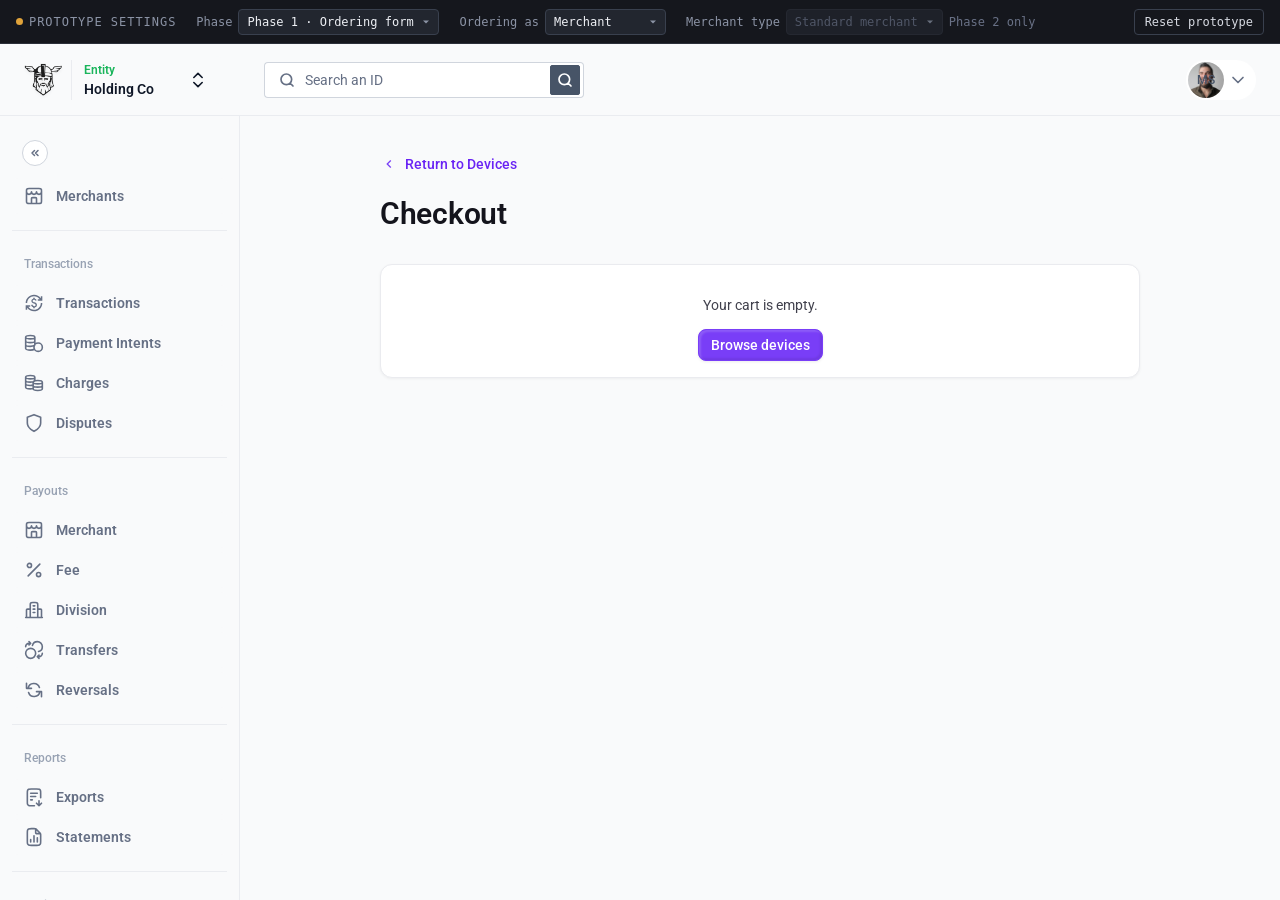
==== checkout.html @ 96d10b0c "Device ordering prototype for Odin Static, clickable proof of concept for ordering payment devices f" ====
<!doctype html>
<html lang="en">
<head>
<meta charset="utf-8">
<meta name="viewport" content="width=device-width, initial-scale=1">
<title>Checkout · Odin</title>
<link rel="icon" href="assets/brand/logomark.png">
<link rel="preconnect" href="https://fonts.googleapis.com">
<link rel="preconnect" href="https://fonts.gstatic.com" crossorigin>
<link href="https://fonts.googleapis.com/css2?family=Roboto:wght@400;500;600;700&display=swap" rel="stylesheet">
<link href="https://fonts.googleapis.com/css2?family=Material+Symbols+Outlined:opsz,wght,FILL,GRAD@20..48,100..700,0..1,-50..200&display=block" rel="stylesheet">
<link rel="stylesheet" href="css/styles.css">
<link rel="stylesheet" href="css/atlas.css">
<link rel="stylesheet" href="css/atlas-components.css">
<link rel="stylesheet" href="css/order.css">
<link rel="stylesheet" href="css/prototype-bar.css">
</head>
<body>

<div id="shell-root"></div>

<!-- Moved into the Odin content area by renderShell(). -->
<template id="page-template">
  <div class="atlas">
    <div id="view"></div>
  </div>
</template>

<script src="js/shell.js"></script>
<script src="js/devices-catalogue.js"></script>
<script src="js/order.js"></script>
<script src="js/prototype-bar.js"></script>
<script>
renderShell('device-list').append(document.getElementById('page-template').content);

const view = document.getElementById('view');
let editingAddress = false;

/* ---------- Empty cart ---------- */

function renderEmpty() {
  view.innerHTML =
    '<main class="page page--narrow">' +
    '<a class="btn btn--tertiary back-link" href="order.html">' +
      '<span class="ms" aria-hidden="true">chevron_left</span>Return to Devices' +
    '</a>' +
      '<div class="page__head"><h1 class="t-page-title">Checkout</h1></div>' +
      '<div class="card" style="text-align:center">' +
        '<p class="t-secondary">Your cart is empty.</p>' +
        '<a class="btn btn--primary" href="order.html">Browse devices</a>' +
      '</div>' +
    '</main>';
}

/* ---------- Address ---------- */

function addressBlock() {
  const a = currentAddress();
  if (!editingAddress) {
    return '<div class="address">' +
      '<div class="address__block">' +
        addressLines(a).map(function (l) { return '<span>' + esc(l) + '</span>'; }).join('') +
      '</div>' +
      '<div><button class="btn btn--secondary btn--small" type="button" id="edit-address">' +
        '<span class="ms" aria-hidden="true">edit</span>Edit address</button></div>' +
    '</div>';
  }
  function field(id, label, value, full) {
    return '<label class="field' + (full ? ' field--full' : '') + '">' +
      '<span class="field__label">' + esc(label) + '</span>' +
      '<span class="input"><input id="' + id + '" type="text" value="' + esc(value) + '"></span>' +
    '</label>';
  }
  return '<div class="address">' +
    '<div class="form-grid">' +
      field('addr-company', 'Company name', a.company, true) +
      field('addr-line1', 'Address line 1', a.line1, true) +
      field('addr-line2', 'Address line 2', a.line2, true) +
      field('addr-city', 'City', a.city) +
      field('addr-region', 'State or region', a.region) +
      field('addr-postcode', 'Postcode', a.postcode) +
      field('addr-country', 'Country', a.country) +
    '</div>' +
    '<div style="display:flex;gap:var(--space-gap-related)">' +
      '<button class="btn btn--primary btn--small" type="button" id="save-address">Save address</button>' +
      '<button class="btn btn--tertiary btn--small" type="button" id="reset-address">Reset to business address</button>' +
    '</div>' +
  '</div>';
}

/* ---------- Ordering for ---------- */

/* The Merchant / Internal ops switch used to live here. It is a prototype
   setting rather than something a real user would toggle mid-checkout, so it
   moved to the bar at the top of the page; this card keeps only the pickers
   that an ops user genuinely fills in. */
function orderingForBlock() {
  const ops = state.mode === 'ops';
  const business = businessByName(state.business);

  let picker;
  if (!ops) {
    picker = '<div class="address__block">' +
      '<span class="line__name">' + esc(state.merchant) + '</span>' +
      '<span>' + esc(state.business) + '</span>' +
    '</div>';
  } else {
    const businessOpts = BUSINESSES.map(function (b) {
      return '<option' + (b.name === state.business ? ' selected' : '') + '>' + esc(b.name) + '</option>';
    }).join('');
    const merchantOpts = ['<option value="">Select a merchant…</option>'].concat(
      business.merchants.map(function (m) {
        return '<option' + (m === state.merchant ? ' selected' : '') + '>' + esc(m) + '</option>';
      })
    ).join('');
    picker =
      '<label class="field"><span class="field__label">Business</span>' +
        '<span class="input"><select id="pick-business">' + businessOpts + '</select>' +
        '<span class="ms ms--secondary" aria-hidden="true">keyboard_arrow_down</span></span></label>' +
      '<label class="field"><span class="field__label">Merchant <span class="field__required" aria-hidden="true">*</span></span>' +
        '<span class="input"><select id="pick-merchant">' + merchantOpts + '</select>' +
        '<span class="ms ms--secondary" aria-hidden="true">keyboard_arrow_down</span></span>' +
        (merchantMissing() ? '<span class="field__helper field__helper--error"><span class="ms" aria-hidden="true">error</span>Choose the merchant this order is for.</span>' : '') +
      '</label>';
  }

  return '<section class="card"><h2 class="t-card-title">Ordering for</h2>' +
    '<div style="display:flex;flex-direction:column;gap:var(--space-gap-group);margin-top:var(--space-gap-group)">' +
      picker +
    '</div></section>';
}

function merchantMissing() {
  return state.mode === 'ops' && !state.merchant;
}

/* ---------- Totals ---------- */

function row(key, val, cls) {
  return '<div class="row' + (cls ? ' ' + cls : '') + '">' +
    '<span class="row__key">' + key + '</span>' +
    '<span class="row__val">' + val + '</span></div>';
}

/* Phase 1 shows what an order would cost and then cancels it; Phase 2 shows
   what is actually being charged. The discount row only appears when there is
   a discount, so the two read as the same summary with different inputs. */
function summaryBlock(t) {
  const rows = [row('Subtotal', esc(money(t.subtotal)))];

  if (t.discount > 0) {
    rows.push(row('BETA discount (100%)', '−' + esc(money(t.discount)), 'summary__discount'));
  }

  if (isPhase2()) {
    rows.push(row('Shipping', esc(money(t.shipping))));
    rows.push(row(esc(t.taxLabel), t.taxNote
      ? '<span class="t-subtle">' + esc(t.taxNote) + '</span>'
      : esc(money(t.tax))));
  } else {
    rows.push(row('Shipping', '<span class="t-subtle">Free during beta</span>'));
    rows.push(row('Tax', '<span class="t-subtle">' + esc(money(0)) + '</span>'));
  }

  return '<div class="summary">' + rows.join('') +
    '<hr class="divider">' +
    row(isPhase2() ? 'Total due' : 'Payment total', esc(money(t.total)), 'summary__grand') +
    (isPhase2()
      ? '<p class="t-caption t-subtle" style="margin:var(--space-gap-related) 0 0">' +
        'Shipping and tax are indicative placeholder rates, not a tax calculation.</p>'
      : '') +
  '</div>';
}

/* ---------- Payment ----------

   NO CARD DATA IS STORED. The fields below are inert mocks: nothing typed into
   them is written to state, to localStorage, to the order record or to the
   console. They are read once, at submit, to check they are not empty, and are
   then discarded — which also means a re-render (editing the address, closing
   the cart dialog) clears them, and they have to be typed again.

   This is NOT the pattern for the real build. Production Odin must use the
   payment provider's hosted or tokenised fields so that a card number never
   enters Odin's DOM at all. */

const CARD_FIELDS = [
  { id: 'card-name', label: 'Name on card', placeholder: 'As printed on the card', full: true },
  { id: 'card-number', label: 'Card number', placeholder: '4242 4242 4242 4242', full: true },
  { id: 'card-expiry', label: 'Expiry', placeholder: 'MM / YY' },
  { id: 'card-cvc', label: 'Security code', placeholder: 'CVC' }
];

let cardError = false;

function cardFieldsBlock() {
  const fields = CARD_FIELDS.map(function (f) {
    return '<label class="field' + (f.full ? ' field--full' : '') + '">' +
      '<span class="field__label">' + esc(f.label) + '</span>' +
      '<span class="input"><input id="' + f.id + '" type="text" autocomplete="off" ' +
        'spellcheck="false" placeholder="' + esc(f.placeholder) + '"></span>' +
    '</label>';
  }).join('');

  /* The on-screen "do not enter real card details" notice was removed on the
     user's instruction. The guarantee it described still holds, and is enforced
     here and in the submit handler rather than by that notice. */
  return '<div class="pay-card">' +
    '<div class="form-grid">' + fields + '</div>' +
    (cardError
      ? '<p class="field__helper field__helper--error" style="margin-top:var(--space-gap-related)">' +
        '<span class="ms" aria-hidden="true">error</span>Fill the card fields to continue.</p>'
      : '') +
  '</div>';
}

function payOption(value, title, text, selected) {
  return '<label class="pay-option' + (selected ? ' is-selected' : '') + '">' +
    '<input class="pay-option__radio" type="radio" name="pay-method" value="' + value + '"' +
      (selected ? ' checked' : '') + '>' +
    '<span class="pay-option__body">' +
      '<span class="pay-option__title">' + title + '</span>' +
      '<span class="pay-option__text">' + text + '</span>' +
    '</span>' +
  '</label>';
}

function paymentBlock(t) {
  /* A government entity pays nothing in Odin, so there is no payment step at
     all — flow.md Phase 2, step 3. */
  if (isGovernment()) {
    return '<section class="card">' +
      '<h2 class="t-card-title">Place order</h2>' +
      '<div class="callout callout--info" style="margin-top:var(--space-gap-group)">' +
        '<span class="ms" aria-hidden="true">receipt_long</span>' +
        '<span class="callout__body">' +
          '<span class="callout__text">This order goes to your sales rep for review and will ' +
          'provide a purchase order for approval and then an invoice.</span>' +
        '</span>' +
      '</div>' +
    '</section>';
  }

  const card = state.paymentMethod !== 'payout';

  return '<section class="card">' +
    '<h2 class="t-card-title">Payment</h2>' +
    '<div class="pay-options" role="radiogroup" aria-label="Payment method">' +
      payOption('card', 'Pay by card',
        'Charged when you submit this order.', card) +
      payOption('payout', 'Deduct from next month\u2019s payout',
        esc(money(t.total)) + ' comes out of your ' + esc(nextPayoutMonth()) + ' payout.', !card) +
    '</div>' +
    (card ? cardFieldsBlock() : '') +
  '</section>';
}

/* The banner above the order. Phase 1 explains why nothing is charged; Phase 2
   has a real amount, so it explains what happens on submit instead. */
function headerCallout(t) {
  if (!isPhase2()) {
    return '<div class="callout callout--info">' +
      '<span class="ms" aria-hidden="true">info</span>' +
      '<span class="callout__body">' +
        '<span class="callout__title">No payment is taken during beta</span>' +
        '<span class="callout__text">A 100% beta discount brings the payment total to ' + esc(money(0)) +
        '. Operations is emailed when you submit, and fulfils the order outside Odin.</span>' +
      '</span>' +
    '</div>';
  }

  if (isGovernment()) {
    return '<div class="callout callout--info">' +
      '<span class="ms" aria-hidden="true">info</span>' +
      '<span class="callout__body">' +
        '<span class="callout__title">Government entity order</span>' +
        '<span class="callout__text">Submitting sends this to your sales rep rather than ' +
        'taking payment. The purchase order and invoice are handled outside Odin.</span>' +
      '</span>' +
    '</div>';
  }

  return '<div class="callout callout--info">' +
    '<span class="ms" aria-hidden="true">info</span>' +
    '<span class="callout__body">' +
      '<span class="callout__title">The order is placed once payment completes</span>' +
      '<span class="callout__text">Operations is emailed after that, and fulfils the order ' +
      'outside Odin.</span>' +
    '</span>' +
  '</div>';
}

function submitLabel() {
  if (isGovernment()) return 'Submit to sales rep';
  if (isPhase2()) return 'Pay and submit order';
  return 'Submit order';
}

/* ---------- Checkout ---------- */

function renderCheckout() {
  const t = totals();

  const lineup = t.lines.map(function (l) {
    return '<img src="' + esc(l.device.image) + '" alt="">';
  }).join('');

  const lines = t.lines.map(function (l) {
    return '<div class="line">' +
      '<span class="line__qty">' + l.qty + ' ×</span>' +
      '<span class="line__body">' +
        '<span class="line__name">' + esc(l.device.name) + '</span><br>' +
        '<span class="t-body-small t-secondary">' + esc(money(l.device.price)) + ' each</span>' +
      '</span>' +
      '<span class="line__total">' + esc(money(l.lineTotal)) + '</span>' +
    '</div>';
  }).join('<hr class="divider">');

  const summary = summaryBlock(t);

  view.innerHTML =
    '<div class="page">' +
    /* Same way back as the detail page: neither is reachable from the nav. */
    '<a class="btn btn--tertiary back-link" href="order.html">' +
      '<span class="ms" aria-hidden="true">chevron_left</span>Return to Devices' +
    '</a>' +
    '<div class="page__head"><h1 class="t-page-title">Checkout</h1></div>' +
    '<div class="checkout">' +
      '<div class="checkout__left"><div class="checkout__left-inner">' +
        '<div style="display:flex;align-items:flex-start;justify-content:space-between;gap:var(--space-gap-group)">' +
          '<div>' +
            '<p class="t-label t-secondary" style="margin:0;text-transform:uppercase">Device order</p>' +
            '<p class="checkout__total" style="margin:var(--space-gap-pair) 0 0">' + esc(money(t.total)) + '</p>' +
          '</div>' +
          '<button class="btn btn--secondary" type="button" id="edit-order">Edit order</button>' +
        '</div>' +
        '<div class="lineup">' + lineup + '</div>' +
        lines +
        '<hr class="divider" style="margin:var(--space-gap-group) 0">' +
        summary +
      '</div></div>' +

      '<div class="checkout__right">' +
        headerCallout(t) +

        orderingForBlock() +

        '<section class="card">' +
          '<h2 class="t-card-title">Contact</h2>' +
          '<div class="form-grid" style="margin-top:var(--space-gap-group)">' +
            '<label class="field field--full"><span class="field__label">Recipient’s name</span>' +
              '<span class="input"><input id="recipient" type="text" value="' + esc(state.contact.recipient) + '" placeholder="Who should we address it to?"></span></label>' +
            '<label class="field field--full"><span class="field__label">Email</span>' +
              '<span class="input"><input id="email" type="email" value="' + esc(state.contact.email) + '" placeholder="name@example.com"></span>' +
              '<span class="field__helper">Used for delivery updates only.</span></label>' +
          '</div>' +
        '</section>' +

        '<section class="card">' +
          '<h2 class="t-card-title">Shipping address</h2>' +
          '<p class="t-body-small t-subtle" style="margin:var(--space-gap-pair) 0 var(--space-gap-group)">Defaults to the business address on file.</p>' +
          addressBlock() +
        '</section>' +

        /* Payment sits last, directly above the button that acts on it. In
           Phase 1 there is nothing to show. */
        (isPhase2() ? paymentBlock(t) : '') +

        '<button class="btn btn--primary btn--large" type="button" id="submit" style="width:100%">' +
          submitLabel() + '</button>' +
        '<p class="t-caption t-subtle" style="margin:0;text-align:center">Delivering to ' + esc(state.country) + '</p>' +
      '</div>' +
    '</div>' +
    '</div>';

  wireCheckout();
}

function wireCheckout() {
  const byId = function (id) { return document.getElementById(id); };

  view.querySelectorAll('[name="pay-method"]').forEach(function (r) {
    r.addEventListener('change', function () {
      state.paymentMethod = r.value;
      cardError = false;
      commit();
      renderCheckout();
    });
  });

  const pickBusiness = byId('pick-business');
  if (pickBusiness) {
    pickBusiness.addEventListener('change', function () {
      state.business = pickBusiness.value;
      state.merchant = '';
      resetAddressToBusiness();
      renderCheckout();
    });
  }

  const pickMerchant = byId('pick-merchant');
  if (pickMerchant) {
    pickMerchant.addEventListener('change', function () {
      state.merchant = pickMerchant.value;
      commit();
      renderCheckout();
    });
  }

  const recipient = byId('recipient');
  if (recipient) recipient.addEventListener('input', function () { state.contact.recipient = recipient.value; commit(); });
  const email = byId('email');
  if (email) email.addEventListener('input', function () { state.contact.email = email.value; commit(); });

  const editOrder = byId('edit-order');
  if (editOrder) editOrder.addEventListener('click', openCartModal);

  const editBtn = byId('edit-address');
  if (editBtn) editBtn.addEventListener('click', function () { editingAddress = true; renderCheckout(); });

  const saveBtn = byId('save-address');
  if (saveBtn) saveBtn.addEventListener('click', function () {
    state.address = {
      company: byId('addr-company').value,
      line1: byId('addr-line1').value,
      line2: byId('addr-line2').value,
      city: byId('addr-city').value,
      region: byId('addr-region').value,
      postcode: byId('addr-postcode').value,
      country: byId('addr-country').value
    };
    commit();
    editingAddress = false;
    renderCheckout();
  });

  const resetBtn = byId('reset-address');
  if (resetBtn) resetBtn.addEventListener('click', function () {
    resetAddressToBusiness();
    editingAddress = false;
    renderCheckout();
  });

  const submit = byId('submit');
  submit.disabled = merchantMissing();
  submit.addEventListener('click', function () {
    if (merchantMissing()) { renderCheckout(); return; }

    /* Read once, check, discard. The values are never assigned anywhere that
       outlives this function. */
    if (isPhase2() && !isGovernment() && state.paymentMethod === 'card') {
      const filled = CARD_FIELDS.every(function (f) {
        const el = byId(f.id);
        return el && el.value.trim() !== '';
      });
      if (!filled) {
        cardError = true;
        renderCheckout();
        const first = byId(CARD_FIELDS[0].id);
        if (first) first.focus();
        return;
      }
    }
    cardError = false;

    /* flow.md Phase 2: the order is placed only once payment completes, so the
       button holds while that is simulated. It always succeeds — failed
       payment is still an open question in the spec. */
    if (isPhase2() && !isGovernment()) {
      submit.disabled = true;
      submit.textContent = state.paymentMethod === 'card'
        ? 'Processing payment…' : 'Scheduling deduction…';
      setTimeout(function () { renderConfirmation(submitOrder()); }, 1200);
      return;
    }

    renderConfirmation(submitOrder());
  });
}

/* ---------- Edit order ----------
   Atlas has no Modal, so this is the composed .modal from
   css/atlas-components.css. Quantity changes land in the cart as they are
   made — there is no Cancel — and the checkout behind is re-rendered on close
   so its lineup, line totals and summary pick them up. */

let modalReturnFocus = null;

function cartModalBody() {
  const lines = cartLines();
  if (!lines.length) return '<p class="modal__empty">Your cart is empty.</p>';

  return lines.map(function (l) {
    const name = esc(l.device.name);
    return '<div class="cart-line" data-id="' + esc(l.device.id) + '">' +
      '<span class="cart-line__media"><img src="' + esc(l.device.image) + '" alt=""></span>' +
      '<span class="cart-line__name">' + name + '</span>' +
      '<span class="cart-line__unit">' + esc(money(l.device.price)) + '</span>' +
      '<span class="qty">' +
        '<button class="qty__btn" type="button" data-step="-1"' + (l.qty <= 1 ? ' disabled' : '') +
          ' aria-label="Decrease quantity of ' + name + '"><span class="ms" aria-hidden="true">remove</span></button>' +
        '<input class="qty__value" type="number" min="1" max="99" value="' + l.qty + '" aria-label="Quantity of ' + name + '">' +
        '<button class="qty__btn" type="button" data-step="1"' + (l.qty >= 99 ? ' disabled' : '') +
          ' aria-label="Increase quantity of ' + name + '"><span class="ms" aria-hidden="true">add</span></button>' +
      '</span>' +
      '<button class="cart-line__remove" type="button" data-remove aria-label="Remove ' + name + ' from the cart">' +
        '<span class="ms" aria-hidden="true">delete</span></button>' +
      '<span class="cart-line__total">' + esc(money(l.lineTotal)) + '</span>' +
    '</div>';
  }).join('');
}

/* focusSel keeps the keyboard where it was across a repaint; the control it
   names is gone whenever that line was removed, so fall back to the footer. */
function paintCartModal(focusSel) {
  const host = document.getElementById('cart-modal');
  const t = totals();

  host.innerHTML =
    '<div class="modal__dialog">' +
      '<div class="modal__head">' +
        '<h2 class="t-card-title modal__title" id="cart-modal-title">Cart</h2>' +
        '<button class="modal__close" type="button" id="cart-modal-close" aria-label="Close">' +
          '<span class="ms" aria-hidden="true">close</span></button>' +
      '</div>' +
      '<div class="modal__body">' + cartModalBody() + '</div>' +
      '<div class="modal__foot">' +
        '<div class="row modal__subtotal">' +
          '<span class="row__key">Subtotal</span>' +
          '<span class="row__val">' + esc(money(t.subtotal)) + '</span>' +
        '</div>' +
        '<button class="btn btn--secondary" type="button" id="cart-modal-done">Return to checkout</button>' +
      '</div>' +
    '</div>';

  wireCartModal();

  const wanted = focusSel && host.querySelector(focusSel);
  (wanted || host.querySelector('#cart-modal-done')).focus();
}

function wireCartModal() {
  const host = document.getElementById('cart-modal');

  host.querySelector('#cart-modal-close').addEventListener('click', closeCartModal);
  host.querySelector('#cart-modal-done').addEventListener('click', closeCartModal);

  host.querySelectorAll('.cart-line').forEach(function (row) {
    const id = row.dataset.id;
    const input = row.querySelector('.qty__value');
    const rowSel = '.cart-line[data-id="' + id + '"] ';

    row.querySelectorAll('[data-step]').forEach(function (b) {
      b.addEventListener('click', function () {
        setQty(id, Number(input.value) + Number(b.dataset.step));
        paintCartModal(rowSel + '[data-step="' + b.dataset.step + '"]');
      });
    });

    /* On input only the numbers move: repainting mid-keystroke would take the
       field out from under the cursor. The row is reconciled on blur. */
    input.addEventListener('input', function () {
      setQty(id, input.value);
      refreshCartTotals();
    });
    input.addEventListener('change', function () { paintCartModal(rowSel + '.qty__value'); });

    row.querySelector('[data-remove]').addEventListener('click', function () {
      setQty(id, 0);
      paintCartModal();
    });
  });
}

/* Keeps the line total and subtotal honest while a quantity is being typed. */
function refreshCartTotals() {
  const host = document.getElementById('cart-modal');
  const t = totals();

  /* Walk the rows on screen, not the cart: a field cleared to nothing has
     already dropped its line, and that row still needs its total zeroed. */
  host.querySelectorAll('.cart-line').forEach(function (row) {
    const line = t.lines.filter(function (l) { return l.device.id === row.dataset.id; })[0];
    row.querySelector('.cart-line__total').textContent = money(line ? line.lineTotal : 0);
  });
  host.querySelector('.modal__subtotal .row__val').textContent = money(t.subtotal);
}

function onModalKey(e) {
  if (e.key === 'Escape') closeCartModal();
}

function openCartModal() {
  modalReturnFocus = document.activeElement;

  const host = document.createElement('div');
  host.className = 'modal';
  host.id = 'cart-modal';
  host.setAttribute('role', 'dialog');
  host.setAttribute('aria-modal', 'true');
  host.setAttribute('aria-labelledby', 'cart-modal-title');

  /* Inside .atlas so the dialog is in the Atlas token scope. */
  document.querySelector('.atlas').appendChild(host);
  host.addEventListener('click', function (e) { if (e.target === host) closeCartModal(); });
  document.addEventListener('keydown', onModalKey);

  paintCartModal('#cart-modal-close');
}

function closeCartModal() {
  const host = document.getElementById('cart-modal');
  if (host) host.remove();
  document.removeEventListener('keydown', onModalKey);

  /* Emptying the cart in the dialog leaves the checkout with nothing to show. */
  if (cartCount() === 0) { renderEmpty(); return; }

  renderCheckout();
  const back = document.getElementById('edit-order');
  if (back) back.focus();
  else if (modalReturnFocus) modalReturnFocus.focus();
}

/* ---------- Confirmation ----------
   What happened differs by branch, so the heading, the explanation and the
   money row all do. Phase 1 keeps the wording it had. */

function confirmCopy(order) {
  if (order.paymentMethod === 'invoice') {
    return {
      icon: 'receipt_long',
      iconClass: ' confirm__icon--neutral',
      title: 'Order ' + esc(order.number) + ' sent to your sales rep',
      body: 'Your sales rep sends a purchase order and invoice outside Odin. Operations fulfils ' +
            'the order once that is settled, and the status here updates to In transit when it ' +
            'is on its way.',
      moneyKey: 'Order total',
      moneyVal: esc(money(order.total)),
      extra: ['Payment', 'Purchase order and invoice, outside Odin']
    };
  }

  if (order.paymentMethod === 'payout') {
    return {
      icon: 'check',
      iconClass: '',
      title: 'Order ' + esc(order.number) + ' placed',
      body: 'We\u2019ve emailed the operations team. They fulfil the order outside Odin, and the ' +
            'status here updates to In transit once it\u2019s on its way.',
      moneyKey: 'To be deducted',
      moneyVal: esc(money(order.total)) + ' from your ' + esc(nextPayoutMonth()) + ' payout',
      extra: null
    };
  }

  if (order.paymentMethod === 'card') {
    return {
      icon: 'check',
      iconClass: '',
      title: 'Order ' + esc(order.number) + ' placed',
      body: 'Payment went through and we\u2019ve emailed the operations team. They fulfil the ' +
            'order outside Odin, and the status here updates to In transit once it\u2019s on its way.',
      moneyKey: 'Paid today',
      moneyVal: esc(money(order.total)) + ' by card',
      extra: null
    };
  }

  /* Phase 1 — nothing was charged. */
  return {
    icon: 'check',
    iconClass: '',
    title: 'Order ' + esc(order.number) + ' placed',
    body: 'We\u2019ve emailed the operations team. They fulfil the order outside Odin, and the ' +
          'status here updates to In transit once it\u2019s on its way.',
    moneyKey: 'Paid today',
    moneyVal: esc(money(order.total)),
    extra: null
  };
}

function renderConfirmation(order) {
  const c = confirmCopy(order);

  view.innerHTML =
    '<main class="page page--narrow">' +
    '<a class="btn btn--tertiary back-link" href="order.html">' +
      '<span class="ms" aria-hidden="true">chevron_left</span>Return to Devices' +
    '</a>' +
      '<div class="confirm">' +
        '<span class="confirm__icon' + c.iconClass + '">' +
          '<span class="ms" aria-hidden="true">' + c.icon + '</span></span>' +
        '<h1 class="t-page-title">' + c.title + '</h1>' +
        '<p class="t-body-large t-secondary" style="margin:0">' + c.body + '</p>' +
        '<div class="card" style="width:100%">' +
          '<div class="rows">' +
            '<div class="row"><span class="row__key">Merchant</span><span class="row__val">' + esc(order.merchant) + '</span></div>' +
            '<div class="row"><span class="row__key">Devices</span><span class="row__val">' +
              order.lines.map(function (l) { return esc(l.qty + ' × ' + l.name); }).join('<br>') +
            '</span></div>' +
            '<div class="row"><span class="row__key">Shipping to</span><span class="row__val">' +
              addressLines(order.address).map(esc).join('<br>') +
            '</span></div>' +
            (c.extra ? '<div class="row"><span class="row__key">' + esc(c.extra[0]) + '</span>' +
              '<span class="row__val">' + esc(c.extra[1]) + '</span></div>' : '') +
            '<div class="row"><span class="row__key">' + esc(c.moneyKey) + '</span>' +
              '<span class="row__val">' + c.moneyVal + '</span></div>' +
          '</div>' +
        '</div>' +
        '<div style="display:flex;gap:var(--space-gap-related)">' +
          '<a class="btn btn--primary" href="orders.html">View orders</a>' +
          '<a class="btn btn--secondary" href="order.html">Order more devices</a>' +
        '</div>' +
      '</div>' +
    '</main>';
}

/* ---------- Boot ---------- */

if (cartCount() === 0) renderEmpty(); else renderCheckout();
</script>
</body>
</html>
---- css/styles.css ----
/* ==========================================================================
   Odin portal — Devices
   Design tokens lifted from Figma (Payment Devices · node 1677:87270).
   ========================================================================== */

:root {
  /* Colour */
  --white: #ffffff;
  --gray-50: #f9fafb;
  --gray-100: #f2f4f7;
  --gray-200: #eaecf0;
  --gray-300: #d0d5dd;
  --gray-400: #98a2b3;
  --gray-500: #667085;
  --gray-600: #475467;
  --gray-700: #344054;
  --gray-900: #101828;
  --primary-50: #def4e6;
  --primary-600: #1bb55c;
  --primary-700: #1a983a;
  --primary-800: #198f32;
  --warning-50: #fffaeb;
  --warning-dark: #b54708;
  --error-light: #fffbfa;
  --error-dark: #b42318;

  /* Xplor Pay purple, for the one control on this page that leads into the
     Atlas-purple ordering flow. The values mirror the Atlas brand tokens
     (color/background/brand/default, /hover, /active) rather than redefining
     a colour: if Atlas moves, these follow. Nothing else here is purple. */
  --brand-purple: #793ef7;
  --brand-purple-hover: #6923f4;
  --brand-purple-active: #4d1ab2;

  /* Elevation */
  --shadow-xs: 0 1px 2px rgba(16, 24, 40, 0.05);
  --shadow-sm: 0 2px 2px rgba(16, 24, 40, 0.06);
  --shadow-lg: 0 4px 6px -2px rgba(16, 24, 40, 0.03), 0 12px 16px -4px rgba(16, 24, 40, 0.08);

  /* Type */
  --font: "Roboto", -apple-system, BlinkMacSystemFont, "Segoe UI", sans-serif;

  /* Metrics */
  --appbar-h: 72px;
  --sidebar-w: 240px;
}

*, *::before, *::after { box-sizing: border-box; }

html, body { height: 100%; }

body {
  margin: 0;
  font-family: var(--font);
  font-size: 14px;
  line-height: 20px;
  color: var(--gray-700);
  background: var(--gray-50);
  -webkit-font-smoothing: antialiased;
}

img { display: block; }

button { font: inherit; }

/* ==========================================================================
   Header navigation
   ========================================================================== */

.appbar {
  display: flex;
  align-items: center;
  justify-content: space-between;
  height: var(--appbar-h);
  background: var(--gray-50);
  border-bottom: 1px solid var(--gray-200);
}

.appbar__left { padding: 12px 16px; }

.entity-switcher {
  display: flex;
  align-items: center;
  width: 208px;
  padding: 4px 8px;
  border-radius: 8px;
  background: var(--gray-50);
}

.entity-switcher__logo {
  display: flex;
  align-items: center;
  padding-right: 8px;
  border-right: 1px solid var(--gray-200);
}

.entity-switcher__logo img {
  width: 39px;
  height: 40px;
  object-fit: contain;
  filter: drop-shadow(0 2px 1px rgba(16, 24, 40, 0.06));
}

.entity-switcher__label {
  flex: 1 0 0;
  min-width: 0;
  display: flex;
  flex-direction: column;
  margin-left: 12px;
  font-weight: 600;
}

.entity-switcher__kicker { font-size: 12px; line-height: 18px; color: var(--primary-600); }
.entity-switcher__name { font-size: 14px; line-height: 20px; color: var(--gray-900); }

.icon-btn {
  display: flex;
  align-items: center;
  justify-content: center;
  padding: 8px;
  border: 0;
  border-radius: 8px;
  background: transparent;
  cursor: pointer;
}

.icon-btn:hover { background: var(--gray-100); }

.appbar__middle { flex: 1 0 0; min-width: 0; padding: 16px 24px; }

.search { display: flex; width: 320px; height: 36px; }

.search__field {
  flex: 1 0 0;
  min-width: 0;
  display: flex;
  align-items: center;
  gap: 8px;
  padding: 8px 14px;
  background: var(--white);
  border: 1px solid var(--gray-300);
  border-right: 0;
  border-radius: 4px 0 0 4px;
}

.search__field input {
  flex: 1 0 0;
  min-width: 0;
  border: 0;
  outline: 0;
  font: inherit;
  color: var(--gray-700);
  background: transparent;
}

.search__field input::placeholder { color: var(--gray-500); }

.search__action {
  display: flex;
  align-items: center;
  padding: 3px;
  background: var(--white);
  border: 1px solid var(--gray-300);
  border-left: 0;
  border-radius: 0 4px 4px 0;
}

.search:focus-within .search__field,
.search:focus-within .search__action { border-color: var(--gray-700); }

.search__btn {
  display: flex;
  align-items: center;
  justify-content: center;
  width: 30px;
  height: 30px;
  padding: 7px;
  border: 1px solid var(--gray-600);
  border-radius: 2px;
  background: var(--gray-600);
  cursor: pointer;
}

.search__btn:hover { background: var(--gray-700); border-color: var(--gray-700); }

.appbar__right { display: flex; align-items: center; justify-content: flex-end; padding-right: 24px; }

.user-chip {
  display: flex;
  align-items: center;
  gap: 4px;
  height: 40px;
  padding: 2px 8px 2px 2px;
  border: 0;
  border-radius: 100px;
  background: var(--white);
  cursor: pointer;
}

.avatar { position: relative; width: 36px; height: 36px; }

.avatar img { width: 36px; height: 36px; border-radius: 200px; object-fit: cover; }

.avatar__initials {
  position: absolute;
  inset: 0;
  display: flex;
  align-items: center;
  justify-content: center;
  font-size: 12px;
  font-weight: 500;
  line-height: 18px;
  color: var(--gray-600);
}

/* ==========================================================================
   Shell + sidebar
   ========================================================================== */

.shell {
  display: flex;
  align-items: stretch;
  height: calc(100vh - var(--appbar-h));
}

.sidebar {
  flex: 0 0 var(--sidebar-w);
  width: var(--sidebar-w);
  background: var(--gray-50);
  border-right: 1px solid var(--gray-200);
  overflow-y: auto;
  overflow-x: hidden;
}

.sidebar__inner {
  display: flex;
  flex-direction: column;
  padding: 24px 12px;
}

.sidebar__collapse { display: flex; padding: 0 10px 12px; }

.collapse-btn {
  display: flex;
  align-items: center;
  justify-content: center;
  padding: 6px;
  border: 1px solid var(--gray-300);
  border-radius: 100px;
  background: var(--white);
  cursor: pointer;
}

.nav-group { display: flex; flex-direction: column; gap: 4px; margin: 0; padding: 0; list-style: none; }

.nav-group__title {
  padding: 8px 12px;
  font-size: 12px;
  font-weight: 500;
  line-height: 18px;
  color: var(--gray-400);
}

.nav-item {
  display: flex;
  align-items: center;
  gap: 12px;
  padding: 8px 12px;
  border-radius: 6px;
  font-size: 14px;
  font-weight: 600;
  line-height: 20px;
  color: var(--gray-500);
  text-decoration: none;
  background: var(--gray-50);
}

.nav-item:hover { background: var(--gray-100); }

.nav-item.is-active { background: var(--white); color: var(--gray-900); box-shadow: var(--shadow-xs); }

.nav-divider { width: 100%; height: 1px; margin: 16px 0; }

/* ==========================================================================
   Content
   ========================================================================== */

.content {
  flex: 1 0 0;
  min-width: 0;
  display: flex;
  flex-direction: column;
  gap: 24px;
  padding: 32px;
  overflow: auto;
}

.section-header { display: flex; align-items: center; justify-content: space-between; gap: 16px; width: 100%; }

.section-header__actions { display: flex; align-items: center; gap: 12px; }

.section-header__actions .btn { text-decoration: none; }

.section-header__title {
  margin: 0;
  font-size: 24px;
  font-weight: 700;
  line-height: 32px;
  color: var(--gray-900);
}

.card {
  display: flex;
  flex-direction: column;
  background: var(--white);
  border: 1px solid var(--gray-200);
  border-radius: 8px;
  overflow: hidden;
}

/* ---------- Filter bar ---------- */

.filter-bar { display: flex; justify-content: flex-end; padding: 20px 24px; }

.filter-bar__right { display: flex; align-items: center; gap: 12px; }

.btn {
  display: inline-flex;
  align-items: center;
  justify-content: center;
  gap: 8px;
  padding: 8px 14px;
  border-radius: 8px;
  font-size: 14px;
  font-weight: 600;
  line-height: 20px;
  cursor: pointer;
  white-space: nowrap;
}

.btn--secondary { background: var(--white); border: 1px solid var(--gray-300); color: var(--gray-700); }
.btn--secondary:hover { background: var(--gray-50); }

.btn--primary { background: var(--primary-50); border: 1px solid var(--primary-50); color: var(--primary-800); }
.btn--primary:hover { background: #cdeeda; border-color: #cdeeda; }

.btn--brand { background: var(--brand-purple); border: 1px solid var(--brand-purple); color: var(--white); }
.btn--brand:hover { background: var(--brand-purple-hover); border-color: var(--brand-purple-hover); }
.btn--brand:active { background: var(--brand-purple-active); border-color: var(--brand-purple-active); }

.btn--pager { background: var(--white); border: 1px solid var(--gray-300); color: var(--gray-700); }
.btn--pager:hover:not(:disabled) { background: var(--gray-50); }
.btn--pager:disabled { border-color: var(--gray-200); color: var(--gray-300); cursor: default; }

.btn__count {
  display: inline-flex;
  align-items: center;
  justify-content: center;
  min-width: 20px;
  height: 20px;
  padding: 0 6px;
  border-radius: 10px;
  background: var(--primary-50);
  font-size: 12px;
  line-height: 18px;
  color: var(--primary-800);
}

/* ---------- Filters popover ---------- */

.filter-wrap { position: relative; }

.popover {
  position: absolute;
  top: calc(100% + 8px);
  right: 0;
  z-index: 20;
  width: 300px;
  background: var(--white);
  border: 1px solid var(--gray-200);
  border-radius: 8px;
  box-shadow: var(--shadow-lg);
}

.popover__header {
  padding: 12px 16px;
  border-bottom: 1px solid var(--gray-200);
  font-size: 14px;
  font-weight: 600;
  color: var(--gray-900);
}

.popover__body { display: flex; flex-direction: column; gap: 16px; padding: 16px; }

.popover__footer {
  display: flex;
  justify-content: flex-end;
  gap: 8px;
  padding: 12px 16px;
  border-top: 1px solid var(--gray-200);
}

.field { display: flex; flex-direction: column; gap: 6px; margin: 0; padding: 0; border: 0; }

.field__label { font-size: 12px; font-weight: 500; line-height: 18px; color: var(--gray-700); padding: 0; }

.checks { display: flex; flex-direction: column; gap: 8px; }

.checks label { display: flex; align-items: center; gap: 8px; font-size: 14px; color: var(--gray-700); cursor: pointer; }

.checks input { width: 16px; height: 16px; accent-color: var(--primary-600); }

.select {
  width: 100%;
  padding: 8px 12px;
  border: 1px solid var(--gray-300);
  border-radius: 8px;
  background: var(--white);
  font: inherit;
  color: var(--gray-700);
  cursor: pointer;
}

/* ---------- Table ---------- */

.table-scroll { width: 100%; overflow-x: auto; }

/* Separate borders so each cell's 1px rule sits inside its 44/64px height,
   matching the Figma row metrics exactly. */
.dt { width: 100%; border-collapse: separate; border-spacing: 0; }

.dt__th {
  height: 44px;
  padding: 12px 24px;
  background: var(--gray-100);
  border-bottom: 1px solid var(--gray-200);
  font-size: 12px;
  font-weight: 500;
  line-height: 18px;
  color: var(--gray-700);
  text-align: left;
  text-transform: uppercase;
  white-space: nowrap;
}

.dt__th--sortable { cursor: pointer; user-select: none; }
.dt__th--sortable:hover { background: var(--gray-200); }

.dt__th-inner { display: inline-flex; align-items: center; gap: 4px; }

.dt__sort-icon { width: 16px; height: 16px; }
.dt__sort-icon--asc { transform: rotate(180deg); }

.dt__td {
  height: 64px;
  padding: 12px 24px;
  /* Drawn as an inset shadow rather than a border so the rule costs no height:
     12 + 40px device photo + 12 = exactly the 64px row in Figma. */
  box-shadow: inset 0 -1px 0 var(--gray-200);
  font-size: 14px;
  font-weight: 400;
  line-height: 20px;
  color: var(--gray-700);
  white-space: nowrap;
}

.dt tbody tr:hover .dt__td { background: var(--gray-50); }

.dt tbody tr:last-child .dt__td { box-shadow: none; }

.id-chip {
  padding: 4px 8px;
  border: 1px solid var(--gray-300);
  border-radius: 8px;
  background: var(--white);
  font-size: 12px;
  font-weight: 600;
  line-height: 18px;
  color: var(--gray-700);
  cursor: pointer;
}

.id-chip:hover { background: var(--gray-50); }

.model { display: flex; align-items: center; gap: 12px; }

.model__photo { position: relative; width: 40px; height: 40px; border-radius: 8px; overflow: hidden; flex: 0 0 40px; }

.model__photo img { position: absolute; inset: 0; width: 100%; height: 100%; border-radius: 8px; }

.model__name { color: var(--gray-600); }

.badge {
  display: inline-flex;
  align-items: center;
  justify-content: center;
  gap: 6px;
  padding: 0 8px 0 6px;
  border-radius: 16px;
  font-size: 12px;
  font-weight: 500;
  line-height: 18px;
  mix-blend-mode: multiply;
}

.badge img { width: 8px; height: 8px; }

.badge--activated, .badge--sent { background: var(--primary-50); color: var(--primary-700); }
.badge--pending { background: var(--warning-50); color: var(--warning-dark); }
.badge--deactivated { background: var(--gray-100); color: var(--gray-700); mix-blend-mode: normal; }
.badge--failed { background: var(--error-light); color: var(--error-dark); }

.empty { margin: 0; padding: 32px 24px; text-align: center; color: var(--gray-500); }

/* ---------- Pagination ---------- */

.pagination {
  display: flex;
  align-items: center;
  justify-content: space-between;
  padding: 12px 24px 16px;
}

.pagination__left { display: flex; align-items: center; gap: 12px; }

.pagination__viewing {
  padding-right: 12px;
  border-right: 1px solid var(--gray-300);
  font-size: 14px;
  font-weight: 500;
  line-height: 20px;
  color: var(--gray-700);
}

.pagination__rows { display: flex; align-items: center; gap: 8px; font-size: 14px; color: var(--gray-700); }

.select-wrap { position: relative; display: inline-flex; align-items: center; }

.select-wrap img { position: absolute; right: 12px; pointer-events: none; }

.select--sm {
  width: 76px;
  height: 40px;
  padding: 8px 36px 8px 16px;
  font-weight: 500;
  appearance: none;
}

.pagination__actions { display: flex; gap: 12px; }

/* ---------- Toast ---------- */

.toast {
  position: fixed;
  left: 50%;
  bottom: 32px;
  transform: translateX(-50%);
  z-index: 50;
  padding: 10px 16px;
  border-radius: 8px;
  background: var(--gray-900);
  box-shadow: var(--shadow-lg);
  font-size: 14px;
  font-weight: 500;
  color: var(--white);
}
---- css/atlas.css ----
/* ==========================================================================
   Atlas design tokens — Light + Xplor Pay purple
   File: withheld from this repo

   Names match Atlas's own variable names, so reference code generated from
   Figma (var(--color-background-brand-default), …) drops in unchanged.

   Every value below was read from the Figma file with get_variable_defs,
   except the four marked UNVERIFIED at the bottom of each block.
   Scoped to .atlas so the Odin-green Devices page is unaffected.
   ========================================================================== */

.atlas {
  /* ---------- Colour · text ---------- */
  --color-text-primary: #14141c;
  --color-text-secondary: #40404c;
  --color-text-subtle: #6a6b76;
  --color-text-disabled: #c9cad1;
  --color-text-brand: #6923f4;
  --color-text-on-brand: #ffffff;
  --color-text-on-error: #ffffff;
  --color-text-error: #c2210f;
  --color-text-success: #24785d;
  --color-text-warning: #b95900;
  --color-text-info: #40404c;
  --color-text-accent-blue: #356ccc;

  /* ---------- Colour · background ---------- */
  --color-background-page: #ffffff;
  --color-background-surface-sunken: #fafafc;
  --color-background-surface-raised-1: #ffffff;
  --color-background-surface-raised-2: #ffffff;
  --color-background-hover: #f4f4f7;
  --color-background-disabled: #f4f4f7;
  --color-background-neutral-default: #eaebef;
  --color-background-brand-default: #793ef7;
  --color-background-brand-hover: #6923f4;
  --color-background-brand-active: #4d1ab2;
  --color-background-brand-subtle: #f4f2ff;
  --color-background-error-default: #c2210f;
  --color-background-error-hover: #961305;
  --color-background-error-active: #731409;
  --color-background-error-subtle: #fef7f3;
  --color-background-success-subtle: #ebfff8;
  --color-background-warning-subtle: #fef7f3;
  --color-background-info-subtle: #f4f4f7;
  --color-background-accent-blue-subtle: #e8fcff;

  /* ---------- Colour · border ---------- */
  --color-border-default: #eaebef;
  --color-border-subtle: #f4f4f7;
  --color-border-strong: #6a6b76;
  --color-border-input: #dddde3;
  --color-border-brand: #8857fa;
  --color-border-focus: #8857fa;
  --color-border-error: #c2210f;
  --color-border-success: #37b88f;

  /* ---------- Colour · icon ---------- */
  --color-icon-brand: #793ef7;
  --color-icon-on-brand: #ffffff;
  --color-icon-success: #2e9977;
  --color-icon-warning: #dd6b00;
  --color-icon-error: #db321f;
  --color-icon-info: #6a6b76;
  /* UNVERIFIED — no sampled Atlas frame binds these, so they could not be read
     from Figma. Set to follow the pattern the other icon tokens show (one ramp
     step lighter than the matching text token). Confirm with the designer. */
  --color-icon-primary: #14141c;
  --color-icon-secondary: #6a6b76;
  --color-icon-disabled: #c9cad1;

  /* ---------- Type ---------- */
  --type-body-large-family: Roboto;    --type-body-large-size: 16px;
  --type-body-large-weight: 400;       --type-body-large-line-height: 24px;
  --type-body-large-letter-spacing: 0;

  --type-body-default-family: Roboto;  --type-body-default-size: 14px;
  --type-body-default-weight: 400;     --type-body-default-line-height: 20px;
  --type-body-default-letter-spacing: 0;

  --type-body-small-family: Roboto;    --type-body-small-size: 13px;
  --type-body-small-weight: 400;       --type-body-small-line-height: 20px;
  --type-body-small-letter-spacing: 0;

  --type-body-bold-family: Roboto;     --type-body-bold-size: 14px;
  --type-body-bold-weight: 600;        --type-body-bold-line-height: 20px;
  --type-body-bold-letter-spacing: 0;

  --type-caption-default-family: Roboto;  --type-caption-default-size: 12px;
  --type-caption-default-weight: 400;     --type-caption-default-line-height: 16px;
  --type-caption-default-letter-spacing: 0;

  --type-label-default-family: Roboto; --type-label-default-size: 12px;
  --type-label-default-weight: 500;    --type-label-default-line-height: 16px;
  --type-label-default-letter-spacing: 0;

  --type-control-default-family: Roboto;  --type-control-default-size: 14px;
  --type-control-default-weight: 500;     --type-control-default-line-height: 20px;
  --type-control-default-letter-spacing: 0;

  --type-control-small-family: Roboto; --type-control-small-size: 12px;
  --type-control-small-weight: 500;    --type-control-small-line-height: 16px;
  --type-control-small-letter-spacing: 0;

  --type-card-title-family: Roboto;    --type-card-title-size: 16px;
  --type-card-title-weight: 600;       --type-card-title-line-height: 24px;
  --type-card-title-letter-spacing: -0.16px;

  --type-section-subtitle-family: Roboto;  --type-section-subtitle-size: 16px;
  --type-section-subtitle-weight: 600;     --type-section-subtitle-line-height: 24px;
  --type-section-subtitle-letter-spacing: -0.16px;

  --type-code-default-family: "Roboto Mono"; --type-code-default-size: 13px;
  --type-code-default-weight: 400;           --type-code-default-line-height: 20px;

  /* UNVERIFIED — type/page/title/* exists in Atlas ("MUI h1", tracking −1%)
     but no sampled frame uses it, so the size could not be read. Derived from
     the type/letter-spacing/tight-30 primitive, described as "heading tracking
     at 30px". Confirm with the designer. */
  --type-page-title-family: Roboto;    --type-page-title-size: 30px;
  --type-page-title-weight: 600;       --type-page-title-line-height: 36px;
  --type-page-title-letter-spacing: -0.3px;

  /* ---------- Space ---------- */
  --space-gap-pair: 4px;
  --space-gap-related: 8px;
  --space-gap-group: 16px;
  --space-gap-section: 32px;
  --space-padding-cell: 8px;
  --space-padding-item: 12px;
  --space-padding-surface: 16px;
  --space-padding-hero: 24px;
  --space-padding-page: 32px;

  /* ---------- Radius ---------- */
  --radius-small: 4px;
  --radius-default: 8px;
  --radius-large: 12px;
  --radius-full: 9999px;

  /* ---------- Border ---------- */
  --border-default: 1px;
  --border-divider: 1px;
  --border-thick: 2px;
  --border-focus-width: 2px;
  --border-focus-offset: 2px;

  /* ---------- Size ---------- */
  --size-control-x-small: 16px;
  --size-control-small: 24px;
  --size-control-medium: 32px;
  --size-control-large: 40px;
  --size-icon-default: 16px;
  --size-icon-large: 24px;
  --size-row: 44px;

  /* ---------- Component ---------- */
  --component-button-gap: 8px;
  --component-button-padding-x-small: 8px;
  --component-button-padding-x-medium: 12px;
  --component-button-padding-x-large: 20px;
  --component-input-gap: 8px;
  --component-input-padding-x-medium: 8px;
  --component-textfield-height-medium: 32px;
  --component-textfield-height-large: 40px;
  --component-menu-min-width: 200px;
  --component-menu-max-height: 320px;

  /* ---------- Effects ---------- */
  --shadow-xs: 0 1px 3px rgba(20, 20, 28, 0.05);
  --shadow-sm: 0 2px 4px -1px rgba(20, 20, 28, 0.07), 0 4px 8px -2px rgba(20, 20, 28, 0.05);
  --shadow-button-contained:
    inset 2px 2px 2px rgba(255, 255, 255, 0.15),
    inset -2px -2px 2px rgba(0, 0, 0, 0.08),
    0 1px 3px rgba(0, 0, 0, 0.08);
}
---- css/atlas-components.css ----
/* ==========================================================================
   Atlas primitives, built on the tokens in atlas.css.

   Each block follows the token bindings documented on that component in Figma,
   including the semantic fallbacks the designer marked as intentional.
   Atlas icons are Material Symbols (every Atlas icon names its Material
   Symbols glyph), so they are rendered with the Material Symbols font bound to
   --size-icon-default and the --color-icon-* tokens.
   ========================================================================== */

.atlas {
  font-family: var(--type-body-default-family), -apple-system, BlinkMacSystemFont, sans-serif;
  font-size: var(--type-body-default-size);
  font-weight: var(--type-body-default-weight);
  line-height: var(--type-body-default-line-height);
  color: var(--color-text-primary);
  background: var(--color-background-page);
}

.atlas *, .atlas *::before, .atlas *::after { box-sizing: border-box; }

/* ---------- Icons ---------- */

.atlas .ms {
  font-family: "Material Symbols Outlined";
  font-weight: normal;
  font-style: normal;
  font-size: var(--size-icon-default);
  line-height: 1;
  letter-spacing: normal;
  text-transform: none;
  display: inline-block;
  white-space: nowrap;
  direction: ltr;
  font-variation-settings: "FILL" 0, "wght" 400, "GRAD" 0, "opsz" 24;
  color: var(--color-icon-primary);
  user-select: none;
}

.atlas .ms--lg { font-size: var(--size-icon-large); }
.atlas .ms--secondary { color: var(--color-icon-secondary); }
.atlas .ms--brand { color: var(--color-icon-brand); }
.atlas .ms--on-brand { color: var(--color-icon-on-brand); }

/* ---------- Type roles ---------- */

.atlas .t-page-title {
  font-size: var(--type-page-title-size);
  font-weight: var(--type-page-title-weight);
  line-height: var(--type-page-title-line-height);
  letter-spacing: var(--type-page-title-letter-spacing);
  color: var(--color-text-primary);
  margin: 0;
}

.atlas .t-card-title, .atlas .t-section-subtitle {
  font-size: var(--type-card-title-size);
  font-weight: var(--type-card-title-weight);
  line-height: var(--type-card-title-line-height);
  letter-spacing: var(--type-card-title-letter-spacing);
  color: var(--color-text-primary);
  margin: 0;
}

.atlas .t-body-large { font-size: var(--type-body-large-size); line-height: var(--type-body-large-line-height); }
.atlas .t-body-small { font-size: var(--type-body-small-size); line-height: var(--type-body-small-line-height); }
.atlas .t-body-bold { font-size: var(--type-body-bold-size); font-weight: var(--type-body-bold-weight); line-height: var(--type-body-bold-line-height); }
.atlas .t-caption { font-size: var(--type-caption-default-size); line-height: var(--type-caption-default-line-height); }
.atlas .t-label { font-size: var(--type-label-default-size); font-weight: var(--type-label-default-weight); line-height: var(--type-label-default-line-height); }

.atlas .t-secondary { color: var(--color-text-secondary); }
.atlas .t-subtle { color: var(--color-text-subtle); }
.atlas .t-brand { color: var(--color-text-brand); }

/* ==========================================================================
   Button — variant (primary|secondary|tertiary) × size (small|medium|large)
   Focus is a 2px ring at 2px offset on every variant (Atlas decision 0021).
   ========================================================================== */

.atlas .btn {
  display: inline-flex;
  align-items: center;
  justify-content: center;
  gap: var(--component-button-gap);
  height: var(--size-control-medium);
  padding: 0 var(--component-button-padding-x-medium);
  border: var(--border-default) solid transparent;
  border-radius: var(--radius-default);
  font-family: var(--type-control-default-family);
  font-size: var(--type-control-default-size);
  font-weight: var(--type-control-default-weight);
  line-height: var(--type-control-default-line-height);
  white-space: nowrap;
  cursor: pointer;
  text-decoration: none;
  transition: background-color 120ms ease, border-color 120ms ease;
}

.atlas .btn:focus-visible {
  outline: var(--border-focus-width) solid var(--color-border-focus);
  outline-offset: var(--border-focus-offset);
}

.atlas .btn--small { height: var(--size-control-small); padding: 0 var(--component-button-padding-x-small);
  font-size: var(--type-control-small-size); line-height: var(--type-control-small-line-height); }
.atlas .btn--large { height: var(--size-control-large); padding: 0 var(--component-button-padding-x-large); }

.atlas .btn--primary {
  background: var(--color-background-brand-default);
  border-color: var(--color-background-brand-default);
  color: var(--color-text-on-brand);
  box-shadow: var(--shadow-button-contained);
}
.atlas .btn--primary:hover:not(:disabled) { background: var(--color-background-brand-hover); border-color: var(--color-background-brand-hover); }
/* Pressed drops the bevel — Atlas decision 0024. */
.atlas .btn--primary:active:not(:disabled) { background: var(--color-background-brand-active); border-color: var(--color-background-brand-active); box-shadow: none; }

.atlas .btn--secondary {
  background: var(--color-background-surface-raised-1);
  border-color: var(--color-border-default);
  color: var(--color-text-secondary);
  box-shadow: var(--shadow-button-contained);
}
.atlas .btn--secondary:hover:not(:disabled) { background: var(--color-background-brand-subtle); }
.atlas .btn--secondary:active:not(:disabled) { background: var(--color-background-brand-subtle); box-shadow: none; }

.atlas .btn--tertiary { background: transparent; border-color: transparent; color: var(--color-text-brand); box-shadow: none; }
.atlas .btn--tertiary:hover:not(:disabled) { background: var(--color-background-brand-subtle); }

.atlas .btn:disabled, .atlas .btn[aria-disabled="true"] {
  background: var(--color-background-disabled);
  border-color: var(--color-border-default);
  color: var(--color-text-disabled);
  box-shadow: none;
  cursor: default;
}
.atlas .btn:disabled .ms, .atlas .btn[aria-disabled="true"] .ms { color: var(--color-icon-disabled); }
.atlas .btn--primary .ms { color: var(--color-icon-on-brand); }
.atlas .btn--secondary .ms { color: var(--color-icon-secondary); }
.atlas .btn--tertiary .ms { color: var(--color-icon-brand); }

/* ==========================================================================
   Text field — label ABOVE the input, then input, then helper row.
   ========================================================================== */

.atlas .field { display: flex; flex-direction: column; gap: var(--space-gap-related); }

.atlas .field__label {
  display: flex;
  align-items: center;
  gap: var(--space-gap-pair);
  font-size: var(--type-label-default-size);
  font-weight: var(--type-label-default-weight);
  line-height: var(--type-label-default-line-height);
  color: var(--color-text-secondary);
}

.atlas .field__required { color: var(--color-text-error); }

.atlas .input {
  display: flex;
  align-items: center;
  gap: var(--component-input-gap);
  width: 100%;
  height: var(--component-textfield-height-large);
  padding: 0 var(--component-input-padding-x-medium);
  background: var(--color-background-surface-raised-1);
  border: var(--border-default) solid var(--color-border-input);
  border-radius: var(--radius-default);
}

.atlas .input:focus-within {
  outline: var(--border-focus-width) solid var(--color-border-focus);
  outline-offset: var(--border-focus-offset);
}

.atlas .input input, .atlas .input select {
  flex: 1 0 0;
  min-width: 0;
  border: 0;
  outline: 0;
  background: transparent;
  font-family: var(--type-body-default-family);
  font-size: var(--type-body-default-size);
  line-height: var(--type-body-default-line-height);
  color: var(--color-text-primary);
}

.atlas .input input::placeholder { color: var(--color-text-subtle); }

.atlas .input select { appearance: none; cursor: pointer; }

.atlas .input--error { border-color: var(--color-border-error); }

.atlas .input--readonly { background: var(--color-background-surface-sunken); }

.atlas .input:has(:disabled) { background: var(--color-background-disabled); }
.atlas .input :disabled { color: var(--color-text-disabled); }

/* Helper row doubles as a neutral hint; in error it carries icon + message,
   because status is never colour alone. */
.atlas .field__helper {
  display: flex;
  align-items: center;
  gap: var(--space-gap-pair);
  font-size: var(--type-caption-default-size);
  line-height: var(--type-caption-default-line-height);
  color: var(--color-text-subtle);
}
.atlas .field__helper--error { color: var(--color-text-error); }
.atlas .field__helper--error .ms { color: var(--color-icon-error); }

/* ==========================================================================
   Card — raised-1 surface, 1px border, radius/large, Shadow/xs
   ========================================================================== */

.atlas .card {
  background: var(--color-background-surface-raised-1);
  border: var(--border-default) solid var(--color-border-default);
  border-radius: var(--radius-large);
  box-shadow: var(--shadow-xs);
  padding: var(--space-padding-surface);
}

.atlas .card--hero { padding: var(--space-padding-hero); }
.atlas .card--flush { padding: 0; }

/* ==========================================================================
   Callout — inline status message. Severity wash + always-present icon +
   title/body text, so the wash is never the only cue. No border, no shadow.
   ========================================================================== */

.atlas .callout {
  display: flex;
  gap: var(--space-gap-pair);
  padding: var(--space-padding-surface);
  border-radius: var(--radius-large);
}

.atlas .callout__body { display: flex; flex-direction: column; gap: var(--space-gap-pair); flex: 1 0 0; min-width: 0; }
.atlas .callout__title { font-size: var(--type-body-bold-size); font-weight: var(--type-body-bold-weight); line-height: var(--type-body-bold-line-height); }
.atlas .callout__text { font-size: var(--type-body-default-size); line-height: var(--type-body-default-line-height); }
.atlas .callout__actions { display: flex; gap: var(--space-gap-related); margin-top: var(--space-gap-pair); }

.atlas .callout--info { background: var(--color-background-info-subtle); }
.atlas .callout--info .callout__title, .atlas .callout--info .callout__text { color: var(--color-text-info); }
.atlas .callout--info .ms { color: var(--color-icon-info); }

.atlas .callout--success { background: var(--color-background-success-subtle); }
.atlas .callout--success .callout__title, .atlas .callout--success .callout__text { color: var(--color-text-success); }
.atlas .callout--success .ms { color: var(--color-icon-success); }

/* warning and error bodies stay text/primary — the severity colour fails
   contrast on those washes in dark mode, so Atlas keeps the body neutral. */
.atlas .callout--warning { background: var(--color-background-warning-subtle); }
.atlas .callout--warning .callout__title { color: var(--color-text-warning); }
.atlas .callout--warning .callout__text { color: var(--color-text-primary); }
.atlas .callout--warning .ms { color: var(--color-icon-warning); }

.atlas .callout--error { background: var(--color-background-error-subtle); }
.atlas .callout--error .callout__title { color: var(--color-text-error); }
.atlas .callout--error .callout__text { color: var(--color-text-primary); }
.atlas .callout--error .ms { color: var(--color-icon-error); }

/* ==========================================================================
   Badge
   ========================================================================== */

.atlas .badge {
  display: inline-flex;
  align-items: center;
  gap: var(--space-gap-pair);
  padding: 0 var(--space-padding-cell);
  height: var(--size-control-small);
  border-radius: var(--radius-full);
  font-size: var(--type-label-default-size);
  font-weight: var(--type-label-default-weight);
  line-height: var(--type-label-default-line-height);
  white-space: nowrap;
}

.atlas .badge--brand { background: var(--color-background-brand-subtle); color: var(--color-text-brand); }
.atlas .badge--warning { background: var(--color-background-warning-subtle); color: var(--color-text-warning); }
.atlas .badge--success { background: var(--color-background-success-subtle); color: var(--color-text-success); }
.atlas .badge--neutral { background: var(--color-background-info-subtle); color: var(--color-text-secondary); }

/* ==========================================================================
   Composed pieces — Atlas has no Chip (WIP), stepper, modal, table or page
   shell, so these are built from tokens rather than lifted from another
   library.
   ========================================================================== */

/* Filter chip */
.atlas .chip {
  display: inline-flex;
  align-items: center;
  gap: var(--space-gap-pair);
  height: var(--size-control-medium);
  padding: 0 var(--space-padding-item);
  background: var(--color-background-surface-raised-1);
  border: var(--border-default) solid var(--color-border-default);
  border-radius: var(--radius-full);
  font-family: var(--type-control-default-family);
  font-size: var(--type-control-default-size);
  font-weight: var(--type-control-default-weight);
  line-height: var(--type-control-default-line-height);
  color: var(--color-text-secondary);
  cursor: pointer;
}
.atlas .chip:hover { background: var(--color-background-hover); }
.atlas .chip[aria-pressed="true"] {
  background: var(--color-background-brand-subtle);
  border-color: var(--color-border-brand);
  color: var(--color-text-brand);
}
.atlas .chip:focus-visible { outline: var(--border-focus-width) solid var(--color-border-focus); outline-offset: var(--border-focus-offset); }

/* Quantity stepper */
.atlas .qty { display: inline-flex; align-items: center; border: var(--border-default) solid var(--color-border-input);
  border-radius: var(--radius-default); background: var(--color-background-surface-raised-1); height: var(--size-control-large); }
.atlas .qty:focus-within { outline: var(--border-focus-width) solid var(--color-border-focus); outline-offset: var(--border-focus-offset); }
.atlas .qty__btn {
  display: flex; align-items: center; justify-content: center;
  width: var(--size-control-large); height: 100%;
  border: 0; background: transparent; cursor: pointer; color: var(--color-icon-secondary);
}
.atlas .qty__btn:hover:not(:disabled) { background: var(--color-background-hover); }
.atlas .qty__btn:first-child { border-radius: var(--radius-default) 0 0 var(--radius-default); }
.atlas .qty__btn:last-child { border-radius: 0 var(--radius-default) var(--radius-default) 0; }
.atlas .qty__btn:disabled { color: var(--color-icon-disabled); cursor: default; }
.atlas .qty__btn:focus-visible { outline: none; }
.atlas .qty__value {
  width: 48px; height: 100%; border: 0; outline: 0; background: transparent; text-align: center;
  font-family: var(--type-control-default-family); font-size: var(--type-control-default-size);
  font-weight: var(--type-control-default-weight); color: var(--color-text-primary);
  -moz-appearance: textfield;
}
.atlas .qty__value::-webkit-outer-spin-button, .atlas .qty__value::-webkit-inner-spin-button { -webkit-appearance: none; margin: 0; }

/* Spec / summary rows */
.atlas .rows { display: flex; flex-direction: column; }
.atlas .row {
  display: flex;
  align-items: baseline;
  justify-content: space-between;
  gap: var(--space-gap-group);
  padding: var(--space-padding-cell) 0;
}
.atlas .row__key { color: var(--color-text-secondary); font-weight: var(--type-body-bold-weight); flex: 0 0 40%; }
.atlas .row__val { color: var(--color-text-primary); text-align: right; }

/* Divider */
.atlas .divider { height: var(--border-divider); background: var(--color-border-default); border: 0; margin: 0; }

/* Link */
.atlas .link { color: var(--color-text-brand); text-decoration: none; }
.atlas .link:hover { text-decoration: underline; }
.atlas .link:focus-visible { outline: var(--border-focus-width) solid var(--color-border-focus); outline-offset: var(--border-focus-offset); border-radius: var(--radius-small); }

/* Visually hidden */
.atlas .sr-only {
  position: absolute; width: 1px; height: 1px; padding: 0; margin: -1px;
  overflow: hidden; clip: rect(0 0 0 0); white-space: nowrap; border: 0;
}

/* Modal

   Atlas publishes no Modal, so this is composed: a raised surface at the large
   radius, the sunken tint for the footer, and dividers in the default border
   colour. Atlas has no scrim token either — the scrim below is
   --color-text-primary (#14141c) at 50%, which is the ink the shadow tokens
   are mixed from. UNVERIFIED in the same sense as the four values in
   css/atlas.css: reasoned from neighbours, not read off a frame.

   z-index clears the Odin shell, whose highest layer is 50 in css/styles.css. */
.atlas .modal {
  position: fixed;
  inset: 0;
  z-index: 100;
  display: flex;
  padding: var(--space-padding-page);
  background: rgba(20, 20, 28, 0.5);
  overflow-y: auto;
}

.atlas .modal__dialog {
  width: 100%;
  max-width: 880px;
  margin: auto;
  background: var(--color-background-surface-raised-1);
  border-radius: var(--radius-large);
  box-shadow: var(--shadow-sm);
  overflow: hidden;
}

.atlas .modal__head {
  display: flex;
  align-items: center;
  justify-content: space-between;
  gap: var(--space-gap-group);
  padding: var(--space-padding-hero);
  border-bottom: var(--border-default) solid var(--color-border-default);
}
.atlas .modal__title { margin: 0; }

.atlas .modal__close {
  display: flex; align-items: center; justify-content: center;
  width: var(--size-control-medium); height: var(--size-control-medium);
  border: 0; border-radius: var(--radius-default);
  background: transparent; color: var(--color-icon-secondary); cursor: pointer;
}
.atlas .modal__close:hover { background: var(--color-background-hover); }
.atlas .modal__close:focus-visible { outline: var(--border-focus-width) solid var(--color-border-focus); outline-offset: var(--border-focus-offset); }

.atlas .modal__body { padding: 0 var(--space-padding-hero); }

.atlas .modal__foot {
  display: flex; flex-direction: column; align-items: flex-end;
  gap: var(--space-gap-group);
  padding: var(--space-padding-hero);
  background: var(--color-background-surface-sunken);
  border-top: var(--border-default) solid var(--color-border-default);
}
---- css/order.css ----
/* ==========================================================================
   Layout for the device ordering flow.
   Atlas has no page shell, grid or table, so these are composed from tokens.

   The flow is not a full page: it renders inside the Odin content area, on the
   page background rather than in a panel of its own, so `.atlas` is only a
   token scope here and draws nothing. Every rule below is scoped to `.atlas`
   so the Atlas layer cannot reach the Odin shell on the same page.
   ========================================================================== */

/* Odin's `.content` is a fixed-height flex column that scrolls, and supplies
   the page padding. The flow must keep its natural height there: as a
   shrinkable flex item it would be squashed to fit. */
.atlas { flex: 0 0 auto; background: transparent; }

/* ---------- Keeping the two systems apart ----------

   Odin and Atlas both publish `.card` and `.badge`. Scoping decides which rule
   wins per property, but a property Atlas never declares still falls through
   to Odin's — which is how Odin's `display: flex`, `overflow: hidden` and
   `mix-blend-mode: multiply` were reaching Atlas components. Declaring them
   here keeps an Atlas component defined entirely by Atlas. These come first so
   the Atlas cards that are deliberately flex, below, still override them.
   ------------------------------------------------------------------------ */

/* flex-direction is inert under `display: block`, but declaring it keeps the
   devtools check above returning a clean result rather than two false hits. */
.atlas .card { display: block; overflow: visible; flex-direction: row; }
.atlas .badge { justify-content: center; mix-blend-mode: normal; }

/* ---------- Flow bar ---------- */

.atlas .flowbar {
  display: flex;
  align-items: center;
  gap: var(--space-gap-group);
  margin-bottom: var(--space-gap-section);
}

.atlas .flowbar__left { display: flex; align-items: center; gap: var(--space-gap-related); flex: 1 0 0; min-width: 0; }
.atlas .flowbar__middle { display: flex; align-items: center; justify-content: center; }
.atlas .flowbar__right { display: flex; align-items: center; justify-content: flex-end; flex: 1 0 0; }

.atlas .flowbar__crumb {
  font-size: var(--type-body-default-size);
  font-weight: var(--type-body-bold-weight);
  color: var(--color-text-secondary);
  white-space: nowrap;
}
.atlas .flowbar__crumb--current { color: var(--color-text-primary); }
.atlas .flowbar__sep { color: var(--color-icon-secondary); }
.atlas .flowbar__beta { margin-left: var(--space-gap-pair); }

/* ---------- Deliver to ---------- */

.atlas .deliver { display: flex; align-items: center; gap: var(--space-gap-related); white-space: nowrap; }
.atlas .deliver__select { width: 220px; height: var(--component-textfield-height-large); }

/* ---------- Page ---------- */

/* The way back out of a screen the nav does not reach. It sits above
   everything else on the page, so its own button padding is cancelled on the
   left to keep the label on the content edge. */
.atlas .back-link {
  margin: 0 0 var(--space-gap-group) calc(var(--component-button-padding-x-medium) * -1);
}


.atlas .page { width: 100%; }
.atlas .page--narrow { max-width: 760px; margin: 0 auto; }

/* One section gap below the title on every page, the same distance the
   controls row keeps off the content below it. */
.atlas .page__head {
  display: flex;
  align-items: center;
  justify-content: space-between;
  gap: var(--space-gap-group);
  margin-bottom: var(--space-gap-section);
}

.atlas .controls {
  display: flex;
  align-items: center;
  flex-wrap: wrap;
  gap: var(--space-gap-group);
  margin-bottom: var(--space-gap-section);
}

.atlas .filters { display: flex; flex-wrap: wrap; gap: var(--space-gap-related); }

/* ---------- Catalogue grid ---------- */

.atlas .grid { display: grid; grid-template-columns: repeat(2, minmax(0, 1fr)); gap: var(--space-gap-group); }

.atlas .device-card { display: flex; flex-direction: column; align-items: stretch; gap: var(--space-gap-group); text-decoration: none; color: inherit; }
/* Badges hug their label rather than stretching to the card width. The
   radius is Atlas's own component/badge/radius (4px) rather than the pill
   the rest of the prototype's badges still use — the Atlas Badge spec
   notes the 16px pill as an Odin divergence, and the user asked for this
   one to follow the brand-subtle component. */
.atlas .device-card > .badge { align-self: flex-start; border-radius: var(--radius-small); }
.atlas .device-card:hover { border-color: var(--color-border-brand); }
.atlas .device-card:focus-visible { outline: var(--border-focus-width) solid var(--color-border-focus); outline-offset: var(--border-focus-offset); }

.atlas .device-card__media {
  display: flex;
  align-items: center;
  justify-content: center;
  height: 250px;
  padding: var(--space-padding-hero);
  background: var(--color-background-surface-sunken);
  border-radius: var(--radius-default);
}
.atlas .device-card__media img { max-height: 100%; max-width: 100%; object-fit: contain; }

.atlas .device-card__name { font-size: var(--type-card-title-size); font-weight: var(--type-card-title-weight);
  line-height: var(--type-card-title-line-height); letter-spacing: var(--type-card-title-letter-spacing); }
.atlas .device-card__price { font-size: var(--type-body-large-size); line-height: var(--type-body-large-line-height);
  color: var(--color-text-secondary); }
.atlas .device-card__chips { display: flex; flex-wrap: wrap; gap: var(--space-gap-related); }

.atlas .tag {
  display: inline-flex; align-items: center;
  padding: 2px var(--space-padding-cell);
  background: var(--color-background-info-subtle);
  border-radius: var(--radius-small);
  font-size: var(--type-caption-default-size);
  line-height: var(--type-caption-default-line-height);
  color: var(--color-text-secondary);
}

/* ---------- Device detail ---------- */


.atlas .detail { display: grid; grid-template-columns: minmax(0, 1fr) minmax(0, 1fr); gap: var(--space-gap-section); align-items: start; }

.atlas .detail__media {
  display: flex; align-items: center; justify-content: center;
  height: 450px; padding: var(--space-padding-hero);
  background: var(--color-background-surface-sunken);
  border: var(--border-default) solid var(--color-border-default);
  border-radius: var(--radius-large);
}
.atlas .detail__media img { max-height: 100%; max-width: 100%; object-fit: contain; }

.atlas .detail__side { display: flex; flex-direction: column; gap: var(--space-gap-group); }
.atlas .detail__price { font-size: var(--type-body-large-size); line-height: var(--type-body-large-line-height); color: var(--color-text-secondary); }
.atlas .detail__buy { display: flex; align-items: center; gap: var(--space-gap-group); }

.atlas .accessories { display: flex; flex-direction: column; gap: var(--space-gap-related); }
.atlas .accessory { display: flex; align-items: center; gap: var(--space-gap-related);
  padding: var(--space-padding-cell) 0; }

/* ---------- Checkout ---------- */

/* Without the old outer panel the checkout carries its own surface, so the
   two columns and the divider between them still read as one object. */
.atlas .checkout {
  display: grid;
  grid-template-columns: minmax(0, 1fr) minmax(0, 460px);
  gap: 0;
  background: var(--color-background-surface-raised-1);
  border: var(--border-default) solid var(--color-border-default);
  border-radius: var(--radius-large);
  overflow: hidden;
}
.atlas .checkout__left { padding: var(--space-padding-page) var(--space-padding-page) 64px; }
.atlas .checkout__left-inner { max-width: 560px; margin-left: auto; }
.atlas .checkout__right {
  padding: var(--space-padding-page);
  background: var(--color-background-surface-sunken);
  border-left: var(--border-default) solid var(--color-border-default);
  display: flex; flex-direction: column; gap: var(--space-gap-group);
}

.atlas .checkout__total { font-size: var(--type-page-title-size); font-weight: var(--type-page-title-weight);
  line-height: var(--type-page-title-line-height); letter-spacing: var(--type-page-title-letter-spacing); }

.atlas .line { display: flex; align-items: center; gap: var(--space-gap-group); padding: var(--space-padding-item) 0; }
.atlas .line__qty {
  display: inline-flex; align-items: center; justify-content: center;
  min-width: 36px; height: var(--size-control-small); padding: 0 var(--space-padding-cell);
  background: var(--color-background-brand-subtle); border-radius: var(--radius-small);
  font-size: var(--type-caption-default-size); font-weight: var(--type-label-default-weight);
  color: var(--color-text-brand);
}
.atlas .line__body { flex: 1 0 0; min-width: 0; }
.atlas .line__name { font-weight: var(--type-body-bold-weight); }
.atlas .line__total { font-weight: var(--type-body-bold-weight); white-space: nowrap; }

.atlas .lineup { display: flex; gap: var(--space-gap-group); align-items: flex-end; height: 160px; margin: var(--space-gap-group) 0; }
.atlas .lineup img { max-height: 100%; object-fit: contain; }

.atlas .summary { display: flex; flex-direction: column; }
.atlas .summary .row { padding: var(--space-gap-related) 0; }
.atlas .summary .row__key { flex: 1 0 0; font-weight: var(--type-body-default-weight); color: var(--color-text-secondary); }
.atlas .summary__grand .row__key, .atlas .summary__grand .row__val { font-weight: var(--type-body-bold-weight); color: var(--color-text-primary); }
.atlas .summary__discount .row__val { color: var(--color-text-success); }

.atlas .address { display: flex; flex-direction: column; gap: var(--space-gap-related); }
.atlas .address__block { display: flex; flex-direction: column; gap: 2px; color: var(--color-text-secondary); }

.atlas .form-grid { display: grid; grid-template-columns: repeat(2, minmax(0, 1fr)); gap: var(--space-gap-group); }
.atlas .form-grid .field--full { grid-column: 1 / -1; }

/* ---------- Payment (Phase 2) ----------
   Atlas publishes no radio or selection card, so the option rows are composed:
   the native radio stays and carries the state, and the label around it is the
   target. Selected takes the brand border and subtle wash the chip uses, so a
   chosen option reads the same way across the flow. */

.atlas .pay-options { display: flex; flex-direction: column; gap: var(--space-gap-related); margin-top: var(--space-gap-group); }

.atlas .pay-option {
  display: flex;
  align-items: flex-start;
  gap: var(--space-gap-related);
  padding: var(--space-padding-item);
  background: var(--color-background-surface-raised-1);
  border: var(--border-default) solid var(--color-border-input);
  border-radius: var(--radius-default);
  cursor: pointer;
}
.atlas .pay-option:hover { border-color: var(--color-border-brand); }
.atlas .pay-option.is-selected { border-color: var(--color-border-brand); background: var(--color-background-brand-subtle); }
.atlas .pay-option:focus-within { outline: var(--border-focus-width) solid var(--color-border-focus); outline-offset: var(--border-focus-offset); }

/* Sized to sit on the first line of the title beside it. */
.atlas .pay-option__radio { width: var(--size-icon-default); height: var(--size-icon-default); margin: 2px 0 0; accent-color: var(--color-background-brand-default); flex: 0 0 auto; }

.atlas .pay-option__body { display: flex; flex-direction: column; gap: 2px; flex: 1 0 0; min-width: 0; }
.atlas .pay-option__title { font-weight: var(--type-body-bold-weight); }
.atlas .pay-option__text { font-size: var(--type-body-small-size); line-height: var(--type-body-small-line-height); color: var(--color-text-secondary); }

.atlas .pay-card { margin-top: var(--space-gap-group); }

/* ---------- Edit order modal ----------
   One row per cart line, on the composed .modal in css/atlas-components.css.
   The columns are fixed rather than fluid so the price, stepper and line total
   stay in the same place down the list. */

.atlas .cart-line {
  display: grid;
  grid-template-columns: 64px minmax(0, 1fr) auto auto auto 110px;
  align-items: center;
  gap: var(--space-gap-group);
  padding: var(--space-padding-surface) 0;
  border-bottom: var(--border-default) solid var(--color-border-default);
}
.atlas .cart-line:last-child { border-bottom: 0; }

.atlas .cart-line__media { display: flex; align-items: center; justify-content: center; height: 56px; }
.atlas .cart-line__media img { max-height: 100%; max-width: 100%; object-fit: contain; }

.atlas .cart-line__name { font-weight: var(--type-body-bold-weight); }
.atlas .cart-line__unit { color: var(--color-text-secondary); white-space: nowrap; }
.atlas .cart-line__total { text-align: right; font-weight: var(--type-body-bold-weight); white-space: nowrap; }

/* Sized to the stepper beside it so the two read as one control group. */
.atlas .cart-line__remove {
  display: flex; align-items: center; justify-content: center;
  width: var(--size-control-large); height: var(--size-control-large);
  background: var(--color-background-surface-raised-1);
  border: var(--border-default) solid var(--color-border-input);
  border-radius: var(--radius-default);
  color: var(--color-icon-secondary); cursor: pointer;
}
.atlas .cart-line__remove:hover { background: var(--color-background-hover); }
.atlas .cart-line__remove:focus-visible { outline: var(--border-focus-width) solid var(--color-border-focus); outline-offset: var(--border-focus-offset); }

/* The footer subtotal sits above the button, right-aligned with it. */
.atlas .modal__subtotal { gap: var(--space-gap-section); }
.atlas .modal__subtotal .row__key { color: var(--color-text-secondary); }
.atlas .modal__subtotal .row__val { font-weight: var(--type-body-bold-weight); }

.atlas .modal__empty { padding: var(--space-padding-hero) 0; color: var(--color-text-secondary); }

/* ---------- Confirmation ---------- */

.atlas .confirm { display: flex; flex-direction: column; gap: var(--space-gap-group); align-items: flex-start; }
.atlas .confirm__icon {
  display: flex; align-items: center; justify-content: center;
  width: 48px; height: 48px; border-radius: var(--radius-full);
  background: var(--color-background-success-subtle);
}
.atlas .confirm__icon .ms { color: var(--color-icon-success); font-size: var(--size-icon-large); }

/* A government order is not a success yet — it is waiting on a purchase order
   and an invoice — so the tick and its green wash would overstate it. */
.atlas .confirm__icon--neutral { background: var(--color-background-neutral-default); }
.atlas .confirm__icon--neutral .ms { color: var(--color-icon-secondary); }

/* ---------- Order summary ---------- */

.atlas .summary-grid {
  display: grid;
  grid-template-columns: repeat(2, minmax(0, 1fr));
  gap: var(--space-gap-group);
  margin-bottom: var(--space-gap-group);
}

.atlas .summary-card__title { margin: 0 0 var(--space-gap-related); }

.atlas .summary-lines { padding: 0; }
.atlas .summary-lines__title { padding: var(--space-padding-surface) var(--space-padding-surface) 0; }
.atlas .summary-lines .line { padding: var(--space-padding-item) var(--space-padding-surface); }
.atlas .summary-lines__totals {
  padding: var(--space-padding-item) var(--space-padding-surface) var(--space-padding-surface);
  border-top: var(--border-default) solid var(--color-border-default);
}

.atlas .line__thumb { height: 48px; width: auto; object-fit: contain; }

/* ---------- Orders table ---------- */

.atlas .otable { width: 100%; border-collapse: separate; border-spacing: 0; }
.atlas .otable th {
  height: var(--size-row); padding: var(--space-padding-cell) var(--space-padding-item);
  background: var(--color-background-surface-sunken);
  border-bottom: var(--border-default) solid var(--color-border-default);
  text-align: left; font-size: var(--type-label-default-size); font-weight: var(--type-label-default-weight);
  line-height: var(--type-label-default-line-height); color: var(--color-text-secondary);
  text-transform: uppercase; white-space: nowrap;
}
.atlas .otable td {
  height: var(--size-row); padding: var(--space-padding-cell) var(--space-padding-item);
  box-shadow: inset 0 -1px 0 var(--color-border-default);
  font-size: var(--type-body-default-size); color: var(--color-text-primary); white-space: nowrap;
}
.atlas .otable tbody tr:hover td { background: var(--color-background-hover); }
.atlas .otable__row { cursor: pointer; }
.atlas .otable tbody tr:last-child td { box-shadow: none; }

.atlas .empty-state { padding: 64px var(--space-padding-hero); text-align: center; color: var(--color-text-subtle); }

@media (max-width: 1100px) {
  .atlas .grid, .atlas .detail, .atlas .checkout, .atlas .form-grid { grid-template-columns: minmax(0, 1fr); }
  .atlas .checkout__left-inner { max-width: none; margin-left: 0; }
  .atlas .checkout__right { border-left: 0; border-top: var(--border-default) solid var(--color-border-default); }

  /* The thumbnail and name keep the first row; price, stepper, remove and
     total wrap under them rather than shrinking. */
  .atlas .cart-line { grid-template-columns: 64px minmax(0, 1fr); gap: var(--space-gap-related) var(--space-gap-group); }
  .atlas .cart-line__unit, .atlas .cart-line .qty, .atlas .cart-line__remove, .atlas .cart-line__total { grid-column: 2; }
  .atlas .cart-line__total { text-align: left; }
}
---- css/prototype-bar.css ----
/* ==========================================================================
   Prototype settings bar.

   DELIBERATELY OUTSIDE BOTH DESIGN SYSTEMS. The bar is not part of Odin and
   not part of Atlas: it exists so whoever is reviewing the prototype can drive
   states that, in the real product, come from the merchant's account rather
   than from a control on screen. Anything token-derived would read as product
   chrome and defeat the point, so the greys below are hardcoded here and are
   the only colours in the repo that belong to neither system. They are not
   design decisions and nothing else should reference them.
   ========================================================================== */

:root { --proto-bar-h: 44px; }

/* Odin sizes its shell against the viewport, so the bar has to be taken out of
   that budget or the whole document gains a scrollbar and the content area
   stops being the thing that scrolls. */
body.has-proto-bar .shell { height: calc(100vh - var(--appbar-h) - var(--proto-bar-h)); }

.proto-bar {
  display: flex;
  align-items: center;
  gap: 20px;
  height: var(--proto-bar-h);
  padding: 0 16px;
  background: #15171d;
  border-bottom: 1px solid #2c303a;
  color: #d7dae2;
  font-family: ui-monospace, "SF Mono", Menlo, Consolas, monospace;
  font-size: 12px;
  line-height: 16px;
  overflow-x: auto;
  white-space: nowrap;
}

.proto-bar__brand {
  display: flex;
  align-items: center;
  gap: 6px;
  flex: 0 0 auto;
  letter-spacing: 0.08em;
  text-transform: uppercase;
  color: #8b93a5;
}

.proto-bar__dot { width: 7px; height: 7px; border-radius: 50%; background: #e0a33a; }

.proto-bar__group { display: flex; align-items: center; gap: 6px; flex: 0 0 auto; }

.proto-bar__label { color: #8b93a5; }

.proto-bar select {
  height: 26px;
  padding: 0 24px 0 8px;
  background: #22262f
    url("data:image/svg+xml,%3Csvg xmlns='http://www.w3.org/2000/svg' viewBox='0 0 16 16' fill='%238b93a5'%3E%3Cpath d='M4 6l4 4 4-4z'/%3E%3C/svg%3E")
    no-repeat right 6px center / 12px 12px;
  border: 1px solid #39404e;
  border-radius: 4px;
  color: #eef0f5;
  font-family: inherit;
  font-size: 12px;
  appearance: none;
  cursor: pointer;
}

.proto-bar select:hover:not(:disabled) { border-color: #4d566a; }
.proto-bar select:focus-visible { outline: 2px solid #e0a33a; outline-offset: 1px; }
.proto-bar select:disabled { color: #697186; border-color: #2c303a; cursor: default; }

.proto-bar__note { color: #697186; flex: 0 0 auto; }

.proto-bar__spacer { flex: 1 1 auto; }

.proto-bar__reset {
  height: 26px;
  padding: 0 10px;
  background: transparent;
  border: 1px solid #39404e;
  border-radius: 4px;
  color: #d7dae2;
  font-family: inherit;
  font-size: 12px;
  cursor: pointer;
  flex: 0 0 auto;
}

.proto-bar__reset:hover { background: #22262f; border-color: #4d566a; }
.proto-bar__reset:focus-visible { outline: 2px solid #e0a33a; outline-offset: 1px; }
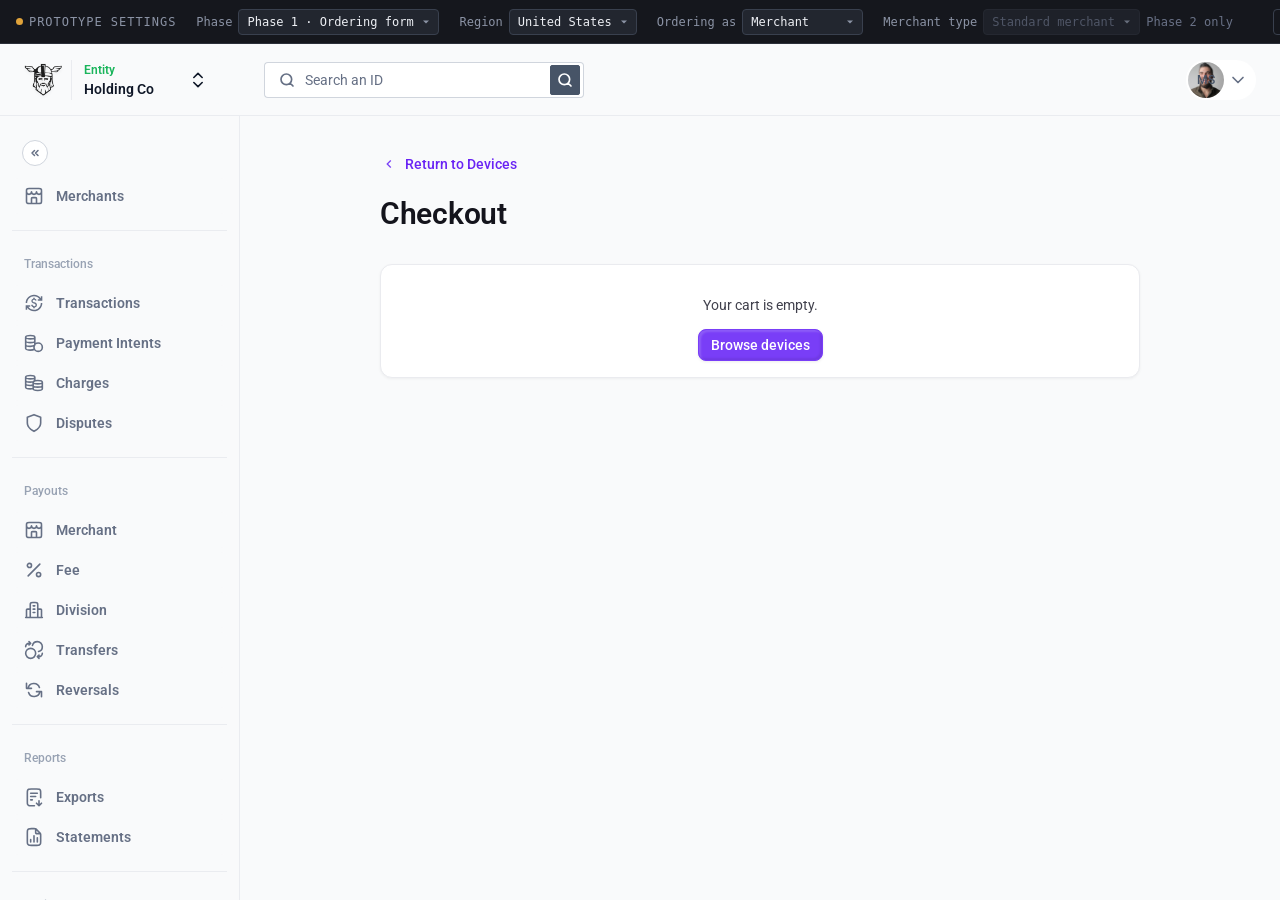
==== commit aec87c3e: "Add US and Canada regions to the ordering flow A Region dropdown in the prototype settings bar switc" ====
--- a/checkout.html
+++ b/checkout.html
@@ -65,21 +65,43 @@
         '<span class="ms" aria-hidden="true">edit</span>Edit address</button></div>' +
     '</div>';
   }
-  function field(id, label, value, full) {
+  function field(id, label, value, full, placeholder) {
     return '<label class="field' + (full ? ' field--full' : '') + '">' +
       '<span class="field__label">' + esc(label) + '</span>' +
-      '<span class="input"><input id="' + id + '" type="text" value="' + esc(value) + '"></span>' +
+      '<span class="input"><input id="' + id + '" type="text" value="' + esc(value) + '"' +
+        (placeholder ? ' placeholder="' + esc(placeholder) + '"' : '') + '></span>' +
     '</label>';
   }
+
+  /* The two fields that differ between the regions. The United States takes a
+     State and a ZIP code, Canada a Province and a Postal code — different
+     words for different things, not a relabelling, which is why the list
+     behind the picker comes from the region too. The picker holds the
+     two-letter code, which is what the address block already prints. */
+  const r = currentRegion();
+  const subdivisionOpts = ['<option value="">Select a ' + esc(r.subdivisionLabel.toLowerCase()) + '…</option>']
+    .concat(r.subdivisions.map(function (pair) {
+      return '<option value="' + esc(pair[0]) + '"' + (pair[0] === a.region ? ' selected' : '') + '>' +
+        esc(pair[1]) + '</option>';
+    })).join('');
+
   return '<div class="address">' +
     '<div class="form-grid">' +
       field('addr-company', 'Company name', a.company, true) +
       field('addr-line1', 'Address line 1', a.line1, true) +
       field('addr-line2', 'Address line 2', a.line2, true) +
       field('addr-city', 'City', a.city) +
-      field('addr-region', 'State or region', a.region) +
-      field('addr-postcode', 'Postcode', a.postcode) +
-      field('addr-country', 'Country', a.country) +
+      '<label class="field"><span class="field__label">' + esc(r.subdivisionLabel) + '</span>' +
+        '<span class="input"><select id="addr-region">' + subdivisionOpts + '</select>' +
+        '<span class="ms ms--secondary" aria-hidden="true">keyboard_arrow_down</span></span></label>' +
+      field('addr-postcode', r.postcodeLabel, a.postcode, false, r.postcodePlaceholder) +
+      /* The country is the region, so it is shown rather than asked for:
+         letting it be typed would let the address contradict the setting that
+         decides the devices, the currency and these very fields. */
+      '<label class="field"><span class="field__label">Country</span>' +
+        '<span class="input input--readonly"><input id="addr-country" type="text" readonly value="' +
+          esc(r.country) + '"></span>' +
+        '<span class="field__helper">Set by the Region in the prototype bar.</span></label>' +
     '</div>' +
     '<div style="display:flex;gap:var(--space-gap-related)">' +
       '<button class="btn btn--primary btn--small" type="button" id="save-address">Save address</button>' +
@@ -214,17 +236,6 @@
   '</div>';
 }
 
-function payOption(value, title, text, selected) {
-  return '<label class="pay-option' + (selected ? ' is-selected' : '') + '">' +
-    '<input class="pay-option__radio" type="radio" name="pay-method" value="' + value + '"' +
-      (selected ? ' checked' : '') + '>' +
-    '<span class="pay-option__body">' +
-      '<span class="pay-option__title">' + title + '</span>' +
-      '<span class="pay-option__text">' + text + '</span>' +
-    '</span>' +
-  '</label>';
-}
-
 function paymentBlock(t) {
   /* A government entity pays nothing in Odin, so there is no payment step at
      all — flow.md Phase 2, step 3. */
@@ -241,17 +252,13 @@
     '</section>';
   }
 
-  const card = state.paymentMethod !== 'payout';
-
+  /* Card only. The Pay by card / Deduct from next month's payout choice was
+     removed on the user's instruction, so a standard merchant goes straight to
+     the card fields. effectivePaymentMethod() in js/order.js is what makes a
+     'payout' left in stored state harmless. */
   return '<section class="card">' +
     '<h2 class="t-card-title">Payment</h2>' +
-    '<div class="pay-options" role="radiogroup" aria-label="Payment method">' +
-      payOption('card', 'Pay by card',
-        'Charged when you submit this order.', card) +
-      payOption('payout', 'Deduct from next month\u2019s payout',
-        esc(money(t.total)) + ' comes out of your ' + esc(nextPayoutMonth()) + ' payout.', !card) +
-    '</div>' +
-    (card ? cardFieldsBlock() : '') +
+    cardFieldsBlock() +
   '</section>';
 }
 
@@ -280,14 +287,10 @@
     '</div>';
   }
 
-  return '<div class="callout callout--info">' +
-    '<span class="ms" aria-hidden="true">info</span>' +
-    '<span class="callout__body">' +
-      '<span class="callout__title">The order is placed once payment completes</span>' +
-      '<span class="callout__text">Operations is emailed after that, and fulfils the order ' +
-      'outside Odin.</span>' +
-    '</span>' +
-  '</div>';
+  /* Phase 2, standard merchant: nothing. The callout that stood here was
+     removed on the user's instruction. `.checkout__right` is a flex column
+     with a gap, so an empty string leaves no hole. */
+  return '';
 }
 
 function submitLabel() {
@@ -345,14 +348,20 @@
 
         orderingForBlock() +
 
+        /* All three fields are optional, in both modes — the description says
+           so. Nothing here gates submit. */
         '<section class="card">' +
-          '<h2 class="t-card-title">Contact</h2>' +
-          '<div class="form-grid" style="margin-top:var(--space-gap-group)">' +
+          '<h2 class="t-card-title">Delivery Contact Information</h2>' +
+          '<p class="t-body-small t-subtle" style="margin:var(--space-gap-pair) 0 var(--space-gap-group)">Optionally add contact information for delivery updates.</p>' +
+          '<div class="form-grid">' +
             '<label class="field field--full"><span class="field__label">Recipient’s name</span>' +
               '<span class="input"><input id="recipient" type="text" value="' + esc(state.contact.recipient) + '" placeholder="Who should we address it to?"></span></label>' +
             '<label class="field field--full"><span class="field__label">Email</span>' +
               '<span class="input"><input id="email" type="email" value="' + esc(state.contact.email) + '" placeholder="name@example.com"></span>' +
               '<span class="field__helper">Used for delivery updates only.</span></label>' +
+            '<label class="field field--full"><span class="field__label">Contact phone number</span>' +
+              '<span class="input"><input id="phone" type="tel" value="' + esc(state.contact.phone) + '" placeholder="+44 20 7946 0000"></span>' +
+              '<span class="field__helper">Used for delivery updates only.</span></label>' +
           '</div>' +
         '</section>' +
 
@@ -368,7 +377,7 @@
 
         '<button class="btn btn--primary btn--large" type="button" id="submit" style="width:100%">' +
           submitLabel() + '</button>' +
-        '<p class="t-caption t-subtle" style="margin:0;text-align:center">Delivering to ' + esc(state.country) + '</p>' +
+        '<p class="t-caption t-subtle" style="margin:0;text-align:center">Delivering to ' + esc(currentRegion().label) + '</p>' +
       '</div>' +
     '</div>' +
     '</div>';
@@ -378,15 +387,6 @@
 
 function wireCheckout() {
   const byId = function (id) { return document.getElementById(id); };
-
-  view.querySelectorAll('[name="pay-method"]').forEach(function (r) {
-    r.addEventListener('change', function () {
-      state.paymentMethod = r.value;
-      cardError = false;
-      commit();
-      renderCheckout();
-    });
-  });
 
   const pickBusiness = byId('pick-business');
   if (pickBusiness) {
@@ -411,6 +411,8 @@
   if (recipient) recipient.addEventListener('input', function () { state.contact.recipient = recipient.value; commit(); });
   const email = byId('email');
   if (email) email.addEventListener('input', function () { state.contact.email = email.value; commit(); });
+  const phone = byId('phone');
+  if (phone) phone.addEventListener('input', function () { state.contact.phone = phone.value; commit(); });
 
   const editOrder = byId('edit-order');
   if (editOrder) editOrder.addEventListener('click', openCartModal);
@@ -448,7 +450,7 @@
 
     /* Read once, check, discard. The values are never assigned anywhere that
        outlives this function. */
-    if (isPhase2() && !isGovernment() && state.paymentMethod === 'card') {
+    if (isPhase2() && !isGovernment()) {
       const filled = CARD_FIELDS.every(function (f) {
         const el = byId(f.id);
         return el && el.value.trim() !== '';
@@ -468,8 +470,7 @@
        payment is still an open question in the spec. */
     if (isPhase2() && !isGovernment()) {
       submit.disabled = true;
-      submit.textContent = state.paymentMethod === 'card'
-        ? 'Processing payment…' : 'Scheduling deduction…';
+      submit.textContent = 'Processing payment…';
       setTimeout(function () { renderConfirmation(submitOrder()); }, 1200);
       return;
     }
@@ -636,7 +637,7 @@
             'the order once that is settled, and the status here updates to In transit when it ' +
             'is on its way.',
       moneyKey: 'Order total',
-      moneyVal: esc(money(order.total)),
+      moneyVal: esc(money(order.total, order.region)),
       extra: ['Payment', 'Purchase order and invoice, outside Odin']
     };
   }
@@ -649,7 +650,7 @@
       body: 'We\u2019ve emailed the operations team. They fulfil the order outside Odin, and the ' +
             'status here updates to In transit once it\u2019s on its way.',
       moneyKey: 'To be deducted',
-      moneyVal: esc(money(order.total)) + ' from your ' + esc(nextPayoutMonth()) + ' payout',
+      moneyVal: esc(money(order.total, order.region)) + ' from your ' + esc(nextPayoutMonth()) + ' payout',
       extra: null
     };
   }
@@ -662,7 +663,7 @@
       body: 'Payment went through and we\u2019ve emailed the operations team. They fulfil the ' +
             'order outside Odin, and the status here updates to In transit once it\u2019s on its way.',
       moneyKey: 'Paid today',
-      moneyVal: esc(money(order.total)) + ' by card',
+      moneyVal: esc(money(order.total, order.region)) + ' by card',
       extra: null
     };
   }
@@ -675,7 +676,7 @@
     body: 'We\u2019ve emailed the operations team. They fulfil the order outside Odin, and the ' +
           'status here updates to In transit once it\u2019s on its way.',
     moneyKey: 'Paid today',
-    moneyVal: esc(money(order.total)),
+    moneyVal: esc(money(order.total, order.region)),
     extra: null
   };
 }
--- a/css/styles.css
+++ b/css/styles.css
@@ -43,6 +43,8 @@
   /* Metrics */
   --appbar-h: 72px;
   --sidebar-w: 240px;
+  /* Collapsed: 12px of sidebar padding + a 20px icon + 12px, each side. */
+  --sidebar-w-collapsed: 72px;
 }
 
 *, *::before, *::after { box-sizing: border-box; }
@@ -280,6 +282,23 @@
 .nav-item.is-active { background: var(--white); color: var(--gray-900); box-shadow: var(--shadow-xs); }
 
 .nav-divider { width: 100%; height: 1px; margin: 16px 0; }
+
+/* Collapsed to icons only. The labels and group titles are hidden rather than
+   removed, so the nav reads the same to a screen reader; js/shell.js adds each
+   label as a tooltip while the sidebar is in this state. */
+.sidebar.is-collapsed {
+  flex-basis: var(--sidebar-w-collapsed);
+  width: var(--sidebar-w-collapsed);
+}
+
+.sidebar.is-collapsed .nav-item > span,
+.sidebar.is-collapsed .nav-group__title { display: none; }
+
+.sidebar.is-collapsed .nav-item { justify-content: center; padding-left: 0; padding-right: 0; }
+
+.sidebar.is-collapsed .sidebar__collapse { justify-content: center; padding-left: 0; padding-right: 0; }
+
+.sidebar.is-collapsed .collapse-btn img { transform: rotate(180deg); }
 
 /* ==========================================================================
    Content
--- a/css/atlas-components.css
+++ b/css/atlas-components.css
@@ -41,6 +41,7 @@
 .atlas .ms--secondary { color: var(--color-icon-secondary); }
 .atlas .ms--brand { color: var(--color-icon-brand); }
 .atlas .ms--on-brand { color: var(--color-icon-on-brand); }
+.atlas .ms--success { color: var(--color-icon-success); }
 
 /* ---------- Type roles ---------- */
 
@@ -421,3 +422,46 @@
   background: var(--color-background-surface-sunken);
   border-top: var(--border-default) solid var(--color-border-default);
 }
+
+/* ==========================================================================
+   Toast
+
+   Atlas publishes no toast, so this is composed from tokens like the chip,
+   the stepper and the cart dialog above. It is NOT called `.toast`: Odin
+   publishes that class in css/styles.css, which the flow pages also load, and
+   an unscoped rule there would reach straight into this one.
+
+   Hidden with visibility as well as opacity, so it is neither clickable nor
+   read out while it is away. js/order.js owns the showing and the timer.
+   ========================================================================== */
+
+.atlas .flow-toast {
+  position: fixed;
+  right: var(--space-padding-page);
+  bottom: var(--space-padding-page);
+  z-index: 200;
+  display: flex;
+  align-items: center;
+  gap: var(--space-gap-related);
+  max-width: 360px;
+  padding: var(--space-padding-item) var(--space-padding-surface);
+  border: var(--border-default) solid var(--color-border-success);
+  border-radius: var(--radius-default);
+  background: var(--color-background-success-subtle);
+  box-shadow: var(--shadow-sm);
+  opacity: 0;
+  visibility: hidden;
+  transform: translateX(var(--space-gap-group));
+  transition: opacity 180ms ease, transform 180ms ease, visibility 180ms;
+}
+
+.atlas .flow-toast.is-visible {
+  opacity: 1;
+  visibility: visible;
+  transform: none;
+}
+
+/* The slide is decoration; the message is not. */
+@media (prefers-reduced-motion: reduce) {
+  .atlas .flow-toast { transition: opacity 180ms ease, visibility 180ms; transform: none; }
+}
--- a/css/order.css
+++ b/css/order.css
@@ -69,8 +69,7 @@
 .atlas .page { width: 100%; }
 .atlas .page--narrow { max-width: 760px; margin: 0 auto; }
 
-/* One section gap below the title on every page, the same distance the
-   controls row keeps off the content below it. */
+/* One section gap below the title on every page. */
 .atlas .page__head {
   display: flex;
   align-items: center;
@@ -79,6 +78,8 @@
   margin-bottom: var(--space-gap-section);
 }
 
+/* Dead since the catalogue's controls row was removed — no page has one. Kept,
+   like the .flowbar rules above, so the row can be put back as it was. */
 .atlas .controls {
   display: flex;
   align-items: center;
@@ -113,6 +114,16 @@
   border-radius: var(--radius-default);
 }
 .atlas .device-card__media img { max-height: 100%; max-width: 100%; object-fit: contain; }
+
+/* The Victa renders are cut out with a transparent background, so they sit on
+   the sunken image box as they are. The two Ingenico renders are product shots
+   photographed on white, and a white rectangle inside a grey box looks like a
+   mistake — multiplying them drops the white to the box colour and leaves the
+   dark hardware untouched. This is a deliberate, opted-in use of the same
+   property blocked on `.badge` above: there it was Odin's rule leaking into an
+   Atlas component, here it is an Atlas rule put on an image on purpose. */
+.atlas .device-card__media img.on-white,
+.atlas .detail__media img.on-white { mix-blend-mode: multiply; }
 
 .atlas .device-card__name { font-size: var(--type-card-title-size); font-weight: var(--type-card-title-weight);
   line-height: var(--type-card-title-line-height); letter-spacing: var(--type-card-title-letter-spacing); }
@@ -210,6 +221,9 @@
    target. Selected takes the brand border and subtle wash the chip uses, so a
    chosen option reads the same way across the flow. */
 
+/* Dead since the card / payout choice came off the checkout — nothing renders
+   a .pay-option any more. Kept, like the .flowbar and .controls rules, so the
+   choice can be put back as it was. */
 .atlas .pay-options { display: flex; flex-direction: column; gap: var(--space-gap-related); margin-top: var(--space-gap-group); }
 
 .atlas .pay-option {
